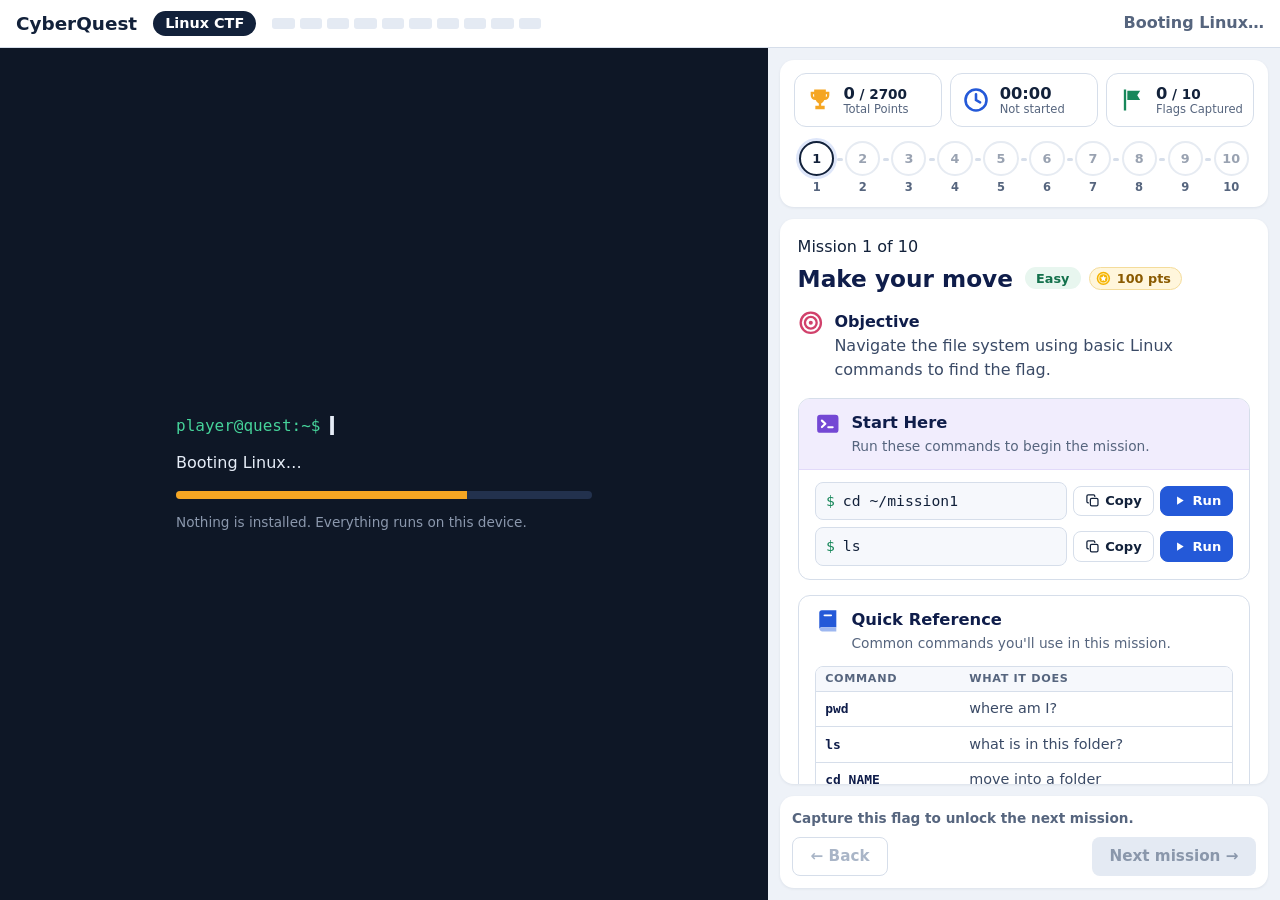
==== public/index.html @ e8638039 "10 missions: add Odd one out, Permission denied, Layer cake, Endgame (Very Hard)" ====
<!doctype html>
<html lang="en">
<head>
  <meta charset="utf-8">
  <meta name="viewport" content="width=device-width, initial-scale=1">
  <title>CyberQuest Linux CTF</title>
  <link rel="icon" href="data:image/svg+xml,%3Csvg xmlns='http://www.w3.org/2000/svg' viewBox='0 0 32 32'%3E%3Crect width='32' height='32' rx='7' fill='%230e1726'/%3E%3Cpath d='M8 10l7 6-7 6' fill='none' stroke='%2346d39a' stroke-width='3' stroke-linecap='round' stroke-linejoin='round'/%3E%3Cpath d='M17 22h7' stroke='%23f5a623' stroke-width='3' stroke-linecap='round'/%3E%3C/svg%3E">
  <link rel="stylesheet" href="xterm/xterm.css">
  <link rel="stylesheet" href="style.css?v=20261008v">
</head>
<body>
  <header class="bar">
    <strong class="brand">CyberQuest</strong>
    <span class="tag">Linux CTF</span>
    <div class="track" id="track" aria-label="Missions completed">
      <span class="step" data-n="1"></span><span class="step" data-n="2"></span><span class="step" data-n="3"></span><span class="step" data-n="4"></span><span class="step" data-n="5"></span><span class="step" data-n="6"></span><span class="step" data-n="7"></span><span class="step" data-n="8"></span><span class="step" data-n="9"></span><span class="step" data-n="10"></span>
    </div>
    <span class="status" id="status" role="status">Loading Linux…</span>
  </header>

  <main class="layout">
    <section class="terminal-wrap" aria-label="Linux terminal">
      <div id="terminal"></div>
      <div class="boot" id="boot">
        <div class="boot-card">
          <pre class="boot-prompt">player@quest:~$ <span class="cursor">▍</span></pre>
          <p id="boot-text">Starting a real Linux computer inside this browser tab…</p>
          <div class="meter"><div id="meter-fill"></div></div>
          <p class="boot-small">Nothing is installed. Everything runs on this device.</p>
        </div>
      </div>
    </section>

    <aside class="side guide" aria-label="Your mission">
      <div class="guide-head">
        <div class="stats">
          <div class="stat" id="score" title="Your score">
            <span class="stat-ico"><svg viewBox="0 0 24 24" aria-hidden="true"><path fill="#f5a623" d="M7 3h10v2h3v3a4 4 0 0 1-4 4h-.3A5 5 0 0 1 13 14.9V17h3v3H8v-3h3v-2.1A5 5 0 0 1 8.3 12H8a4 4 0 0 1-4-4V5h3V3zm0 4H6v1a2 2 0 0 0 1 1.7V7zm10 0v2.7A2 2 0 0 0 18 8V7h-1z"/></svg></span>
            <span class="stat-txt"><b><span id="score-pts">0</span><span class="of"> / <span id="score-max">0</span></span></b><small>Total Points</small></span>
          </div>
          <div class="stat clock" id="clock" title="Competition clock: starts when you start typing in the terminal, stops when every flag is captured">
            <span class="stat-ico"><svg viewBox="0 0 24 24" aria-hidden="true"><circle cx="12" cy="12" r="9" fill="none" stroke="#2459d8" stroke-width="2.2"/><path d="M12 7v5l3.5 2" fill="none" stroke="#2459d8" stroke-width="2.2" stroke-linecap="round"/></svg><span class="clock-dot" aria-hidden="true"></span></span>
            <span class="stat-txt"><b id="clock-time">00:00</b><small id="clock-label">Not started</small></span>
          </div>
          <div class="stat flags" id="flags-stat">
            <span class="stat-ico"><svg viewBox="0 0 24 24" aria-hidden="true"><path fill="#17875a" d="M5 3h2v18H5zM8 4h11l-2.5 4L19 12H8z"/></svg></span>
            <span class="stat-txt"><b id="flags-count">0<span class="of"> / 10</span></b><small id="flags-label">Flags Captured</small></span>
          </div>
        </div>
        <nav id="m-dots" class="stepper" aria-label="Missions"></nav>
      </div>
      <div class="guide-body">
        <span id="m-count" class="m-count">Mission 1 of 10</span>
        <article id="mission" class="mission" aria-live="polite"></article>
        <details class="how card fold">
          <summary><span class="c-ico"><svg viewBox="0 0 24 24" aria-hidden="true"><path fill="#7448d4" d="M7.5 6h9a5.5 5.5 0 0 1 5.4 6.6l-.9 4.6a2.6 2.6 0 0 1-4.5 1.2L14.4 16H9.6l-2.1 2.4A2.6 2.6 0 0 1 3 17.2l-.9-4.6A5.5 5.5 0 0 1 7.5 6z"/><path d="M7.5 9.5v4M5.5 11.5h4" stroke="#fff" stroke-width="1.8" stroke-linecap="round"/><circle cx="15.6" cy="10.4" r="1.2" fill="#fff"/><circle cx="17.8" cy="12.6" r="1.2" fill="#fff"/></svg></span>How to play<span class="chev" aria-hidden="true"></span></summary>
          <ol>
            <li>Click the terminal and type the commands. The <b>Run</b> buttons type them for you.</li>
            <li>Paste with <code>Ctrl+V</code> or a right-click. Highlighting text copies it; middle-click pastes it.</li>
            <li>Prefer the terminal? Your home folder and each mission folder have a <code>README.txt</code>: <code>cat README.txt</code> (or <code>mission 1</code>).</li>
            <li>A flag looks like <code>CYBA{word-1a2b3c4d}</code>. Check it: <code>submit CYBA{...}</code></li>
            <li>Stuck? <code>hint 1</code> (up to 10).</li>
          </ol>
          <p class="small">Flags change every time this page loads.</p>
        </details>
        <p class="credit">Runs on <a href="https://github.com/copy/v86">v86</a>, Linux and BusyBox. <a href="NOTICE.txt">Licenses and source</a>.</p>
      </div>
      <div class="guide-foot" id="guide-foot">
        <p id="m-state" class="m-state"></p>
        <div class="foot-btns">
          <button id="prev" class="btn ghost" type="button">&larr; Back</button>
          <button id="board" class="btn ghost board" type="button" hidden><span class="b-ico"><svg viewBox="0 0 24 24" aria-hidden="true"><path fill="none" stroke="currentColor" stroke-width="2" stroke-linejoin="round" d="M7 3h10v5a5 5 0 0 1-10 0zM7 5H4v2a3 3 0 0 0 3 3M17 5h3v2a3 3 0 0 1-3 3M12 13v4M8 21h8M9 17h6"/></svg></span>View Leaderboard</button>
          <button id="next" class="btn" type="button" disabled>Next mission &rarr;</button>
        </div>
      </div>
    </aside>
  </main>

  <script src="xterm/xterm.js"></script>
  <script src="v86/libv86.js"></script>
  <script src="lite.js?v=20261008v"></script>
  <script src="guide.js?v=20261008v"></script>
  <script src="app.js?v=20261008v"></script>
</body>
</html>
---- public/xterm/xterm.css ----
/**
 * Copyright (c) 2014 The xterm.js authors. All rights reserved.
 * Copyright (c) 2012-2013, Christopher Jeffrey (MIT License)
 * https://github.com/chjj/term.js
 * @license MIT
 *
 * Permission is hereby granted, free of charge, to any person obtaining a copy
 * of this software and associated documentation files (the "Software"), to deal
 * in the Software without restriction, including without limitation the rights
 * to use, copy, modify, merge, publish, distribute, sublicense, and/or sell
 * copies of the Software, and to permit persons to whom the Software is
 * furnished to do so, subject to the following conditions:
 *
 * The above copyright notice and this permission notice shall be included in
 * all copies or substantial portions of the Software.
 *
 * THE SOFTWARE IS PROVIDED "AS IS", WITHOUT WARRANTY OF ANY KIND, EXPRESS OR
 * IMPLIED, INCLUDING BUT NOT LIMITED TO THE WARRANTIES OF MERCHANTABILITY,
 * FITNESS FOR A PARTICULAR PURPOSE AND NONINFRINGEMENT. IN NO EVENT SHALL THE
 * AUTHORS OR COPYRIGHT HOLDERS BE LIABLE FOR ANY CLAIM, DAMAGES OR OTHER
 * LIABILITY, WHETHER IN AN ACTION OF CONTRACT, TORT OR OTHERWISE, ARISING FROM,
 * OUT OF OR IN CONNECTION WITH THE SOFTWARE OR THE USE OR OTHER DEALINGS IN
 * THE SOFTWARE.
 *
 * Originally forked from (with the author's permission):
 *   Fabrice Bellard's javascript vt100 for jslinux:
 *   http://bellard.org/jslinux/
 *   Copyright (c) 2011 Fabrice Bellard
 *   The original design remains. The terminal itself
 *   has been extended to include xterm CSI codes, among
 *   other features.
 */

/**
 *  Default styles for xterm.js
 */

.xterm {
    cursor: text;
    position: relative;
    user-select: none;
    -ms-user-select: none;
    -webkit-user-select: none;
}

.xterm.focus,
.xterm:focus {
    outline: none;
}

.xterm .xterm-helpers {
    position: absolute;
    top: 0;
    /**
     * The z-index of the helpers must be higher than the canvases in order for
     * IMEs to appear on top.
     */
    z-index: 5;
}

.xterm .xterm-helper-textarea {
    padding: 0;
    border: 0;
    margin: 0;
    /* Move textarea out of the screen to the far left, so that the cursor is not visible */
    position: absolute;
    opacity: 0;
    left: -9999em;
    top: 0;
    width: 0;
    height: 0;
    z-index: -5;
    /** Prevent wrapping so the IME appears against the textarea at the correct position */
    white-space: nowrap;
    overflow: hidden;
    resize: none;
}

.xterm .composition-view {
    /* TODO: Composition position got messed up somewhere */
    background: #000;
    color: #FFF;
    display: none;
    position: absolute;
    white-space: nowrap;
    z-index: 1;
}

.xterm .composition-view.active {
    display: block;
}

.xterm .xterm-viewport {
    /* On OS X this is required in order for the scroll bar to appear fully opaque */
    background-color: #000;
    overflow-y: scroll;
    cursor: default;
    position: absolute;
    right: 0;
    left: 0;
    top: 0;
    bottom: 0;
}

.xterm .xterm-screen {
    position: relative;
}

.xterm .xterm-screen canvas {
    position: absolute;
    left: 0;
    top: 0;
}

.xterm-char-measure-element {
    display: inline-block;
    visibility: hidden;
    position: absolute;
    top: 0;
    left: -9999em;
    line-height: normal;
}

.xterm.enable-mouse-events {
    /* When mouse events are enabled (eg. tmux), revert to the standard pointer cursor */
    cursor: default;
}

.xterm.xterm-cursor-pointer,
.xterm .xterm-cursor-pointer {
    cursor: pointer;
}

.xterm.column-select.focus {
    /* Column selection mode */
    cursor: crosshair;
}

.xterm .xterm-accessibility:not(.debug),
.xterm .xterm-message {
    position: absolute;
    left: 0;
    top: 0;
    bottom: 0;
    right: 0;
    z-index: 10;
    color: transparent;
    pointer-events: none;
}

.xterm .xterm-accessibility-tree:not(.debug) *::selection {
  color: transparent;
}

.xterm .xterm-accessibility-tree {
  font-family: monospace;
  user-select: text;
  white-space: pre;
}

.xterm .xterm-accessibility-tree > div {
  transform-origin: left;
  width: fit-content;
}

.xterm .live-region {
    position: absolute;
    left: -9999px;
    width: 1px;
    height: 1px;
    overflow: hidden;
}

.xterm-dim {
    /* Dim should not apply to background, so the opacity of the foreground color is applied
     * explicitly in the generated class and reset to 1 here */
    opacity: 1 !important;
}

.xterm-underline-1 { text-decoration: underline; }
.xterm-underline-2 { text-decoration: double underline; }
.xterm-underline-3 { text-decoration: wavy underline; }
.xterm-underline-4 { text-decoration: dotted underline; }
.xterm-underline-5 { text-decoration: dashed underline; }

.xterm-overline {
    text-decoration: overline;
}

.xterm-overline.xterm-underline-1 { text-decoration: overline underline; }
.xterm-overline.xterm-underline-2 { text-decoration: overline double underline; }
.xterm-overline.xterm-underline-3 { text-decoration: overline wavy underline; }
.xterm-overline.xterm-underline-4 { text-decoration: overline dotted underline; }
.xterm-overline.xterm-underline-5 { text-decoration: overline dashed underline; }

.xterm-strikethrough {
    text-decoration: line-through;
}

.xterm-screen .xterm-decoration-container .xterm-decoration {
	z-index: 6;
	position: absolute;
}

.xterm-screen .xterm-decoration-container .xterm-decoration.xterm-decoration-top-layer {
	z-index: 7;
}

.xterm-decoration-overview-ruler {
    z-index: 8;
    position: absolute;
    top: 0;
    right: 0;
    pointer-events: none;
}

.xterm-decoration-top {
    z-index: 2;
    position: relative;
}



/* Derived from vs/base/browser/ui/scrollbar/media/scrollbar.css */

/* xterm.js customization: Override xterm's cursor style */
.xterm .xterm-scrollable-element > .scrollbar {
    cursor: default;
}

/* Arrows */
.xterm .xterm-scrollable-element > .scrollbar > .scra {
	cursor: pointer;
	font-size: 11px !important;
}

.xterm .xterm-scrollable-element > .visible {
	opacity: 1;

	/* Background rule added for IE9 - to allow clicks on dom node */
	background:rgba(0,0,0,0);

	transition: opacity 100ms linear;
	/* In front of peek view */
	z-index: 11;
}
.xterm .xterm-scrollable-element > .invisible {
	opacity: 0;
	pointer-events: none;
}
.xterm .xterm-scrollable-element > .invisible.fade {
	transition: opacity 800ms linear;
}

/* Scrollable Content Inset Shadow */
.xterm .xterm-scrollable-element > .shadow {
	position: absolute;
	display: none;
}
.xterm .xterm-scrollable-element > .shadow.top {
	display: block;
	top: 0;
	left: 3px;
	height: 3px;
	width: 100%;
	box-shadow: var(--vscode-scrollbar-shadow, #000) 0 6px 6px -6px inset;
}
.xterm .xterm-scrollable-element > .shadow.left {
	display: block;
	top: 3px;
	left: 0;
	height: 100%;
	width: 3px;
	box-shadow: var(--vscode-scrollbar-shadow, #000) 6px 0 6px -6px inset;
}
.xterm .xterm-scrollable-element > .shadow.top-left-corner {
	display: block;
	top: 0;
	left: 0;
	height: 3px;
	width: 3px;
}
.xterm .xterm-scrollable-element > .shadow.top.left {
	box-shadow: var(--vscode-scrollbar-shadow, #000) 6px 0 6px -6px inset;
}
---- public/style.css ----
:root {
  --paper: #f3f6fb;
  --surface: #ffffff;
  --ink: #12213a;
  --muted: #56657e;
  --line: #d6deea;
  --green: #17875a;
  --amber: #f5a623;
  --terminal: #0e1726;
  --t0: #17875a;
  --t1: #2a9fd6;
  --t2: #2459d8;
  --t3: #7448d4;
  --t4: #d1416b;
  --t5: #e8820c;
  --sans: "Avenir Next", "Segoe UI", system-ui, -apple-system, sans-serif;
  --mono: ui-monospace, "SF Mono", "Cascadia Mono", Menlo, Consolas, monospace;
}
* { box-sizing: border-box; }
[hidden] { display: none !important; }
html, body { height: 100%; }
body { margin: 0; background: var(--paper); color: var(--ink); font: 16px/1.5 var(--sans); display: flex; flex-direction: column; }
code { font-family: var(--mono); font-size: 0.9em; background: #eef2f8; padding: 0.05rem 0.3rem; border-radius: 4px; }
a { color: #2459d8; }

.bar { display: flex; align-items: center; gap: 1rem; padding: 0.6rem 1rem; background: var(--surface); border-bottom: 1px solid var(--line); flex-wrap: wrap; }
.brand { font-size: 1.15rem; font-weight: 800; }
.tag { background: var(--ink); color: #fff; border-radius: 999px; padding: 0.1rem 0.75rem; font-weight: 700; font-size: 0.9rem; }
.track { display: flex; gap: 5px; }
.step { width: 1.4rem; height: 0.7rem; border-radius: 3px; background: #e4eaf3; transition: background 0.5s; }
.step[data-n="1"].done { background: var(--t0); }
.step[data-n="2"].done { background: var(--t1); }
.step[data-n="3"].done { background: var(--t2); }
.step[data-n="4"].done { background: var(--t3); }
.step[data-n="5"].done { background: var(--t4); }
.step[data-n="6"].done { background: var(--t5); }
.step[data-n="7"].done { background: #c9a227; }
.step[data-n="8"].done { background: #0f9488; }
.step[data-n="9"].done { background: #5b6ee1; }
.step[data-n="10"].done { background: #b4233f; }
.status { margin-left: auto; color: var(--muted); font-weight: 600; }

.layout { flex: 1; min-height: 0; display: grid; grid-template-columns: minmax(0, 1fr) minmax(22rem, 32rem); }
.terminal-wrap { position: relative; background: var(--terminal); min-height: 0; padding: 0.6rem; }
#terminal { height: 100%; }
#terminal .xterm { height: 100%; }
/* Dark terminal scrollbar (Windows draws a white one otherwise). */
#terminal .xterm-viewport { background-color: #000 !important; scrollbar-color: #33415c #000; }
#terminal .xterm-viewport::-webkit-scrollbar { width: 10px; background: #000; }
#terminal .xterm-viewport::-webkit-scrollbar-thumb { background: #33415c; border-radius: 5px; }

.boot { position: absolute; inset: 0; display: grid; place-items: center; background: var(--terminal); transition: opacity 0.4s; }
.boot.gone { opacity: 0; pointer-events: none; }
.boot-card { width: min(26rem, 90%); color: #e6edf7; }
.boot-prompt { margin: 0 0 1rem; color: #46d39a; font: 1rem var(--mono); }
.cursor { color: #e6edf7; animation: blink 1.1s steps(2) infinite; }
@keyframes blink { 50% { opacity: 0; } }
.meter { height: 8px; background: #22314d; border-radius: 4px; overflow: hidden; margin: 0.8rem 0; }
#meter-fill { height: 100%; width: 3%; background: var(--amber); transition: width 0.4s; }
.boot-small { color: #8b98ad; font-size: 0.85rem; margin: 0; }

/* ---- mission guide (right side) ---- */
.side { display: grid; grid-template-rows: auto minmax(0, 1fr) auto; min-height: 0; background: #eef2f8; padding: 0.75rem; gap: 0.75rem; }
.guide-head { padding: 0.85rem; border-radius: 14px; background: var(--surface); box-shadow: 0 1px 3px rgba(18, 33, 58, 0.08); display: grid; gap: 0.9rem; }
.stats { display: grid; grid-template-columns: repeat(3, minmax(0, 1fr)); gap: 0.5rem; }
.stat { display: flex; align-items: center; gap: 0.6rem; background: var(--surface); border: 1px solid var(--line); border-radius: 12px; padding: 0.6rem 0.7rem; min-width: 0; }
.stat-ico { position: relative; flex: none; width: 1.75rem; height: 1.75rem; }
.stat-ico svg { width: 100%; height: 100%; display: block; }
.stat-txt { display: grid; min-width: 0; line-height: 1.15; }
.stat-txt b { font: 800 1.02rem var(--sans); font-variant-numeric: tabular-nums; white-space: nowrap; }
.stat-txt b .of { font-size: 0.85rem; font-weight: 700; color: var(--ink); }
.stat-txt small { font-size: 0.72rem; color: var(--muted); white-space: nowrap; }
.stat.bump { animation: bump 0.6s ease-out; }
@keyframes bump { 0% { transform: scale(1); } 40% { transform: scale(1.06); background: #e8f6ef; } 100% { transform: scale(1); } }
.clock-dot { position: absolute; right: -2px; top: -2px; width: 0.5rem; height: 0.5rem; border-radius: 50%; background: transparent; }
.clock.running .clock-dot { background: #e5484d; animation: blink 1.4s steps(2) infinite; }
.clock.stopped { background: #eef4ff; border-color: #c9d8f8; }
.flags.all { background: #e3f6ec; border-color: #b5e2cb; }
.flags.all .stat-txt b { color: var(--green); }

.stepper { display: flex; align-items: flex-start; padding: 0 0.2rem; }
.step-bar { flex: 1; height: 3px; margin-top: 1.05rem; background: var(--line); border-radius: 2px; }
.step-bar.ok { background: var(--green); }
.step-btn { flex: none; display: grid; justify-items: center; gap: 0.2rem; background: none; border: 0; padding: 0 0.15rem; cursor: pointer; font: inherit; color: var(--muted); }
.step-dot { width: 2.2rem; height: 2.2rem; border-radius: 50%; display: grid; place-items: center; border: 2px solid var(--line); background: var(--surface); font: 800 0.8rem var(--sans); color: var(--muted); }
.step-dot svg { width: 1.2rem; height: 1.2rem; }
.step-btn.ok .step-dot { background: var(--green); border-color: var(--green); color: #fff; }
.step-btn.here .step-dot { border-color: var(--ink); color: var(--ink); box-shadow: 0 0 0 3px rgba(36, 89, 216, 0.15); }
.step-btn.here.ok .step-dot { color: #fff; box-shadow: 0 0 0 3px rgba(23, 135, 90, 0.25); }
.step-num { font: 700 0.72rem var(--sans); }
.step-btn:disabled { cursor: default; }
.step-btn:disabled .step-dot { opacity: 0.6; }

.guide-body { overflow-y: auto; padding: 1rem 1.1rem 1.1rem; border-radius: 14px; background: var(--surface); box-shadow: 0 1px 3px rgba(18, 33, 58, 0.08); display: flex; flex-direction: column; gap: 0.9rem; }
.guide-body > .m-count { margin-bottom: -0.6rem; }
.guide-body > .m-count:empty { display: none; }
.mission { display: flex; flex-direction: column; gap: 0.9rem; }
.mission h2 { font-size: 1.3rem; margin: 0; line-height: 1.25; }
.title-row { display: flex; align-items: center; justify-content: space-between; gap: 0.75rem; }
.level { flex: none; font: 800 0.7rem var(--sans); text-transform: uppercase; letter-spacing: 0.08em; padding: 0.25rem 0.6rem; border-radius: 999px; }
.level.easy { background: #e8f6ef; color: #12704b; }
.level.medium { background: #fff4de; color: #9a5b00; }
.level.hard { background: #fde8ec; color: #b4233f; }
.level.very-hard { background: #2a1430; color: #ff8fb1; }
.captured-at { font: 700 0.95rem var(--mono); }
.pts { font: 700 0.95rem var(--mono); color: var(--green); }
.times { width: 100%; border-collapse: collapse; font-size: 0.95rem; }
.times td { padding: 0.3rem 0; border-bottom: 1px solid var(--line); }
.times td.num { text-align: right; font: 700 0.9rem var(--mono); white-space: nowrap; padding-left: 0.8rem; }
.times tr.total td { border-bottom: 0; font-weight: 800; }
.times tr.head td { font: 800 0.7rem var(--sans); text-transform: uppercase; letter-spacing: 0.08em; color: var(--muted); }
.mission p { margin: 0; }
.mission p code, .hint code { white-space: nowrap; }
.moves { display: block; line-height: 1.9; padding: 0.5rem 0.8rem; border-left: 3px solid var(--line); }
.moves code { display: inline-block; min-width: 5.5rem; }
.mission .big-win { font-size: 1.1rem; font-weight: 700; color: var(--green); }
.label { display: block; font-size: 0.72rem; font-weight: 800; text-transform: uppercase; letter-spacing: 0.08em; color: var(--muted); margin-bottom: 0.4rem; }

.card { border: 1px solid var(--line); border-radius: 12px; padding: 0.85rem 1rem; background: var(--surface); }


.h-ico { display: inline-block; width: 1.5rem; height: 1.5rem; flex: none; }
.h-ico svg { width: 100%; height: 100%; display: block; }
.small { color: var(--muted); font-size: 0.85rem; margin: 0.6rem 0 0; }
.credit { color: var(--muted); font-size: 0.8rem; margin: 0; }

.guide-foot { padding: 0.75rem; border-radius: 14px; background: var(--surface); box-shadow: 0 1px 3px rgba(18, 33, 58, 0.08); display: grid; gap: 0.55rem; }
.guide-foot.finished .m-state { display: none; }
.guide-foot.finished .foot-btns { display: grid; grid-template-columns: 1fr 1fr; }
.guide-foot.finished .btn { padding: 0.8rem 0.6rem; font-size: 1rem; display: inline-flex; align-items: center; justify-content: center; gap: 0.5rem; }
.b-ico { display: inline-block; width: 1.15rem; height: 1.15rem; }
.b-ico svg { width: 100%; height: 100%; display: block; }
.btn.board { background: #e7eefc; color: #12213a; border: 0; }
.btn.board:hover { background: #dbe5fb; }
.foot-btns { display: flex; justify-content: space-between; gap: 0.6rem; }
.m-state { margin: 0; font-size: 0.85rem; font-weight: 600; color: var(--muted); }
.m-state.ok { color: var(--green); }
.btn { font: 700 0.95rem var(--sans); color: #fff; background: var(--green); border: 0; border-radius: 8px; padding: 0.6rem 1.1rem; cursor: pointer; }
.btn:hover:not(:disabled) { filter: brightness(1.08); }
.btn:disabled { background: #e4eaf3; color: #8a97ab; cursor: not-allowed; }
.btn.ghost { color: var(--ink); background: var(--surface); border: 1px solid var(--line); }
.btn.ghost:disabled { color: #a9b5c7; background: var(--surface); }
body.won .status { color: var(--green); }
:focus-visible { outline: 3px solid var(--amber); outline-offset: 2px; }

@media (max-width: 860px) {
  .layout { grid-template-columns: 1fr; grid-template-rows: 60vh auto; }
  html, body { height: auto; }
  .layout { flex: none; }
  .layout > * { min-width: 0; }
  .terminal-wrap { overflow: hidden; }
  body { overflow-x: hidden; }
  .side { display: block; border-left: 0; border-top: 1px solid var(--line); }
  .guide-body { overflow: visible; }
  .guide-foot { position: sticky; bottom: 0; box-shadow: 0 -4px 12px rgba(18, 33, 58, 0.08); }
}
@media (max-width: 520px) {
  .stat-ico { display: none; }
  .stat { padding: 0.45rem 0.5rem; }
}
@media (prefers-reduced-motion: reduce) { .cursor, .clock.running .clock-dot, .stat.bump, .confetti i { animation: none; } .step, #meter-fill, .boot { transition: none; } }

/* ---- finish view ---- */
.complete { position: relative; overflow: hidden; display: flex; align-items: center; gap: 1.1rem; padding: 1.2rem 1.2rem; border-radius: 14px; background: linear-gradient(135deg, #e6f7ee, #f3fbf6 55%, #fffaf0); border: 1px solid #b9e4cd; }
.complete h2 { font-size: 1.6rem; margin: 0 0 0.25rem; color: #0f1d4a; }
.complete p { margin: 0; color: #3a4a66; line-height: 1.45; }
.trophy { position: relative; z-index: 1; flex: none; width: 4.6rem; height: 4.6rem; }
.trophy svg { width: 100%; height: 100%; filter: drop-shadow(0 4px 6px rgba(154, 91, 0, 0.3)); }
.confetti i { position: absolute; width: 0.55rem; height: 0.2rem; border-radius: 2px; animation: drop 2.4s ease-in-out infinite alternate; }
.confetti i:nth-child(1) { left: 4%; top: 18%; background: #2a9fd6; transform: rotate(60deg); }
.confetti i:nth-child(2) { left: 8%; top: 70%; background: #7448d4; transform: rotate(-30deg); animation-delay: 0.3s; }
.confetti i:nth-child(3) { left: 16%; top: 8%; background: #f5a623; transform: rotate(20deg); animation-delay: 0.6s; }
.confetti i:nth-child(4) { left: 21%; top: 86%; background: #d1416b; transform: rotate(-60deg); animation-delay: 0.2s; }
.confetti i:nth-child(5) { left: 3%; top: 45%; background: #d1416b; transform: rotate(80deg); animation-delay: 0.9s; }
.confetti i:nth-child(6) { left: 24%; top: 30%; background: #17875a; transform: rotate(-15deg); animation-delay: 0.5s; }
.confetti i:nth-child(7) { left: 90%; top: 12%; background: #17875a; transform: rotate(-50deg); animation-delay: 0.1s; }
.confetti i:nth-child(8) { left: 95%; top: 42%; background: #7448d4; transform: rotate(35deg); animation-delay: 0.7s; }
.confetti i:nth-child(9) { left: 88%; top: 74%; background: #f5c400; transform: rotate(-70deg); animation-delay: 0.4s; }
.confetti i:nth-child(10) { left: 60%; top: 6%; background: #2a9fd6; transform: rotate(15deg); animation-delay: 1s; }
.confetti i:nth-child(11) { left: 72%; top: 90%; background: #f5a623; transform: rotate(50deg); animation-delay: 0.8s; }
.confetti i:nth-child(12) { left: 42%; top: 88%; background: #2459d8; transform: rotate(-25deg); animation-delay: 0.35s; }
@keyframes drop { from { translate: 0 -2px; } to { translate: 0 4px; } }
.card h3 { display: flex; align-items: center; gap: 0.55rem; margin: 0 0 0.6rem; font-size: 1.08rem; color: #0f1d4a; }
.sc .times td { padding: 0.42rem 0.2rem; }
.sc .times td.ck { width: 1.5rem; }
.times td.rk { width: 1.4rem; color: var(--muted); font-weight: 600; }
.times td.num.dim { color: var(--muted); font-weight: 600; }
.sc .times td.num, .board-card .times td.num { font-family: var(--sans); font-weight: 700; font-size: 0.9rem; }
.tick { display: inline-grid; place-items: center; width: 1.25rem; height: 1.25rem; border-radius: 50%; background: #17a05d; color: #fff; vertical-align: middle; }
.tick svg { width: 0.8rem; height: 0.8rem; }
.tick.blue { background: #2459d8; }
.times tr.total td { background: #dff5e8; padding-top: 0.55rem; padding-bottom: 0.55rem; font-weight: 800; font-size: 1rem; }
.times tr.total td:first-child { border-radius: 8px 0 0 8px; }
.times tr.total td:last-child { border-radius: 0 8px 8px 0; padding-right: 0.5rem; }
.learned ul { list-style: none; margin: 0; padding: 0; display: grid; gap: 0.6rem; font-size: 0.95rem; color: #3a4a66; }
.learned li { display: flex; gap: 0.6rem; align-items: flex-start; }
.learned li .tick { margin-top: 0.1rem; flex: none; }
.board-card .times tr.me td { background: #fff4de; font-weight: 700; }
.you { font: 800 0.65rem var(--sans); text-transform: uppercase; letter-spacing: 0.06em; color: #9a5b00; background: #ffe7b8; border-radius: 999px; padding: 0.1rem 0.45rem; margin-left: 0.3rem; }
.btn.replay { background: #2459d8; }
.guide-foot.finished .btn.replay { order: -1; }

/* ---- mission view ---- */
.title-row { justify-content: flex-start; flex-wrap: wrap; gap: 0.5rem; }
.title-row h2 { margin-right: 0.25rem; font-size: 1.45rem; color: #0f1d4a; }
.level { text-transform: none; letter-spacing: 0; font-size: 0.8rem; padding: 0.22rem 0.7rem; }
.pts-pill { display: inline-flex; align-items: center; gap: 0.3rem; font: 800 0.8rem var(--sans); color: #8a5a00; background: #fff6dc; border: 1px solid #f4dc9b; border-radius: 999px; padding: 0.15rem 0.65rem 0.15rem 0.35rem; }
.pts-pill svg { width: 1.05rem; height: 1.05rem; }
.objective { display: flex; gap: 0.7rem; align-items: flex-start; padding: 0.15rem 0 0.1rem; }
.objective p { margin: 0; color: #3a4a66; }
.objective b { display: block; color: #0f1d4a; font-size: 1rem; }
.c-ico { flex: none; width: 1.6rem; height: 1.6rem; display: inline-block; }
.c-ico svg { width: 100%; height: 100%; display: block; }
.c-ico.big { width: 2.8rem; height: 2.8rem; }

.mission .card { padding: 0; overflow: hidden; }
.c-head { display: flex; gap: 0.7rem; align-items: flex-start; padding: 0.75rem 1rem; }
.c-head h3 { margin: 0; font-size: 1.02rem; color: #0f1d4a; }
.c-head p { margin: 0.05rem 0 0; font-size: 0.86rem; color: var(--muted); }
.mission .card > p, .mission .card > pre, .mission .card > table, .cmd-rows { margin: 0 1rem 0.85rem; }

.start .c-head { background: #f1edfd; border-bottom: 1px solid #e2dafa; margin-bottom: 0.75rem; }
.cmd-rows { display: grid; gap: 0.45rem; }
.cmd-row { display: flex; align-items: center; gap: 0.4rem; }
.cmd { flex: 1; min-width: 0; display: block; font-size: 0.92rem; background: #f6f8fc; border: 1px solid var(--line); border-radius: 8px; padding: 0.45rem 0.65rem; overflow-wrap: anywhere; }
.cmd .run-prompt { color: #17875a; margin-right: 0.5rem; }
.mini { flex: none; display: inline-flex; align-items: center; gap: 0.3rem; font: 700 0.82rem var(--sans); border-radius: 8px; padding: 0.42rem 0.7rem; cursor: pointer; }
.mini svg { width: 0.95rem; height: 0.95rem; }
.mini.copy { background: var(--surface); color: var(--ink); border: 1px solid var(--line); }
.mini.copy:hover { background: #f3f6fb; }
.mini.copy.copied { color: var(--green); border-color: #b5e2cb; background: #e8f6ef; }
.mini.run { background: #2459d8; color: #fff; border: 1px solid #2459d8; }
.mini.run:hover { background: #1d4cc0; }

.ref-table { width: calc(100% - 2rem); border-collapse: collapse; font-size: 0.9rem; }
.ref-table th { text-align: left; font: 800 0.7rem var(--sans); text-transform: uppercase; letter-spacing: 0.06em; color: var(--muted); padding: 0.35rem 0.6rem; background: #f6f8fc; }
.ref-table td { padding: 0.4rem 0.6rem; border-top: 1px solid var(--line); color: #3a4a66; }
.ref-table td:first-child { white-space: nowrap; width: 1%; }
.ref-table code { background: none; padding: 0; color: #0f1d4a; font-weight: 600; }
.ref-table { border: 1px solid var(--line); border-radius: 8px; border-collapse: separate; border-spacing: 0; overflow: hidden; }
.ref-table tr:first-child th { border-top: 0; }

.notes p { font-size: 0.95rem; color: #3a4a66; }
.notes p + p { margin-top: -0.35rem; }

.submit-card pre { font: 0.92rem var(--mono); background: #f6f8fc; border: 1px dashed var(--line); padding: 0.45rem 0.6rem; border-radius: 8px; overflow-x: auto; }
.mission .captured { display: flex; gap: 0.9rem; align-items: center; padding: 0.85rem 1rem; background: #e8f6ef; border-color: #b5e2cb; }
.captured h3 { margin: 0 0 0.15rem; font-size: 1.05rem; color: #0f5c3c; }
.captured h3 .pts { margin-left: 0.3rem; font: 800 0.9rem var(--sans); }
.captured p { margin: 0; font-size: 0.92rem; color: #2f5845; }

.fold { border-radius: 12px; padding: 0; }
.fold summary { list-style: none; cursor: pointer; display: flex; align-items: center; gap: 0.65rem; padding: 0.7rem 1rem; font-weight: 700; font-size: 1rem; }
.fold summary::-webkit-details-marker { display: none; }
.fold > div, .fold > ol, .fold > p { margin: 0 1rem 0.85rem; }
.chev { flex: none; display: inline-block; margin-left: auto; width: 0.55rem; height: 0.55rem; border-right: 2.5px solid currentColor; border-bottom: 2.5px solid currentColor; transform: rotate(45deg); transition: transform 0.2s; color: #2459d8; }
.fold[open] .chev { transform: rotate(225deg); }
.hint { border: 1px solid #f1d39b; background: #fff9ee; color: #6b4300; }
.hint .chev { color: #c98a00; }
.hint div { font-size: 0.95rem; color: #4a3a1a; }
.hint pre { font: 0.9rem var(--mono); background: var(--surface); border: 1px solid #f1d39b; padding: 0.4rem 0.6rem; border-radius: 6px; margin: 0.5rem 0 0; }
.how { border: 1px solid var(--line); }
.how ol { padding-left: 2.2rem; display: grid; gap: 0.35rem; font-size: 0.95rem; margin-left: 0 !important; }
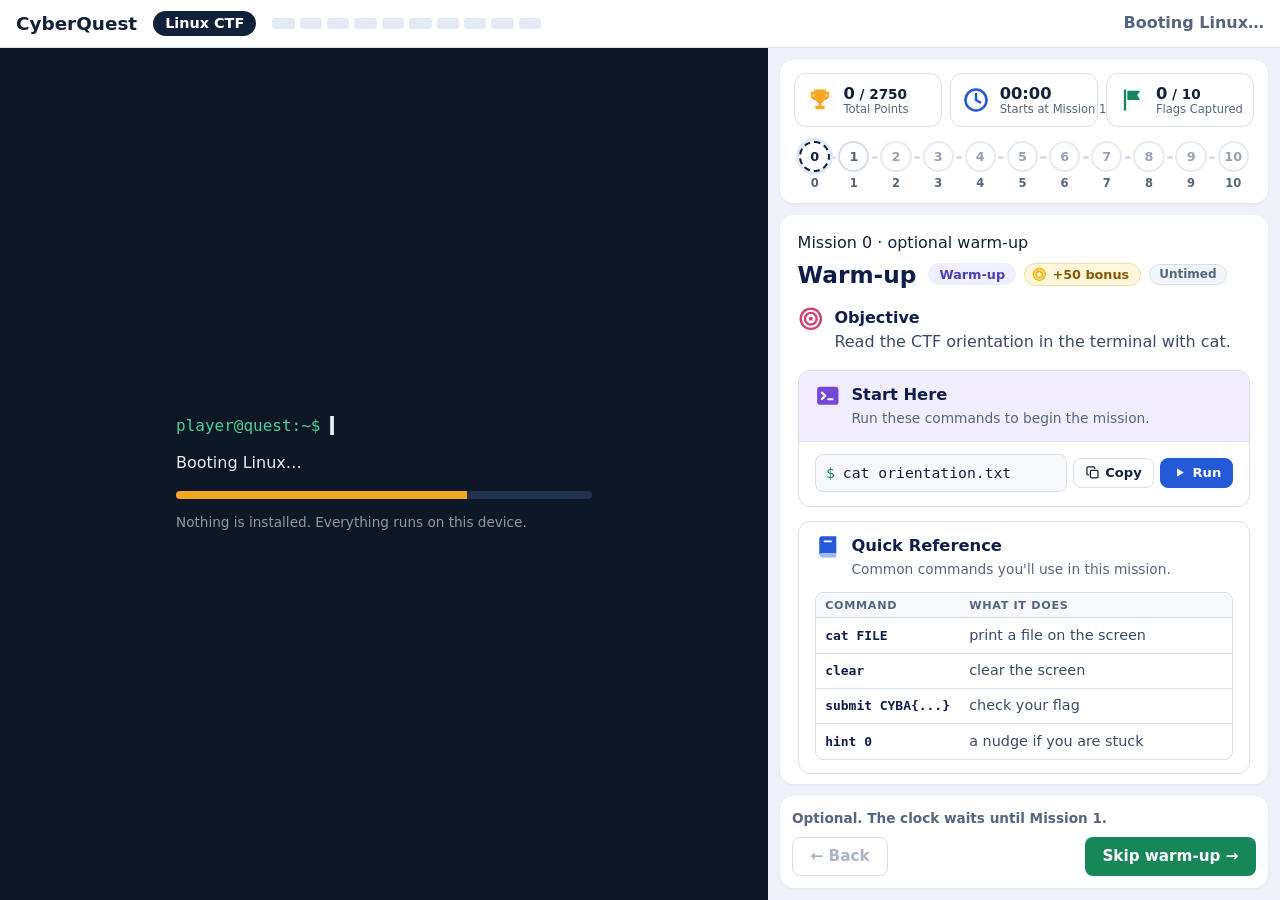
==== commit 162b0466: "Mission 0 warm-up: orientation.txt, untimed, 50 bonus points, skippable" ====
--- a/public/index.html
+++ b/public/index.html
@@ -6,7 +6,7 @@
   <title>CyberQuest Linux CTF</title>
   <link rel="icon" href="data:image/svg+xml,%3Csvg xmlns='http://www.w3.org/2000/svg' viewBox='0 0 32 32'%3E%3Crect width='32' height='32' rx='7' fill='%230e1726'/%3E%3Cpath d='M8 10l7 6-7 6' fill='none' stroke='%2346d39a' stroke-width='3' stroke-linecap='round' stroke-linejoin='round'/%3E%3Cpath d='M17 22h7' stroke='%23f5a623' stroke-width='3' stroke-linecap='round'/%3E%3C/svg%3E">
   <link rel="stylesheet" href="xterm/xterm.css">
-  <link rel="stylesheet" href="style.css?v=20261008v">
+  <link rel="stylesheet" href="style.css?v=20261008x">
 </head>
 <body>
   <header class="bar">
@@ -40,7 +40,7 @@
           </div>
           <div class="stat clock" id="clock" title="Competition clock: starts when you start typing in the terminal, stops when every flag is captured">
             <span class="stat-ico"><svg viewBox="0 0 24 24" aria-hidden="true"><circle cx="12" cy="12" r="9" fill="none" stroke="#2459d8" stroke-width="2.2"/><path d="M12 7v5l3.5 2" fill="none" stroke="#2459d8" stroke-width="2.2" stroke-linecap="round"/></svg><span class="clock-dot" aria-hidden="true"></span></span>
-            <span class="stat-txt"><b id="clock-time">00:00</b><small id="clock-label">Not started</small></span>
+            <span class="stat-txt"><b id="clock-time">00:00</b><small id="clock-label">Starts at Mission 1</small></span>
           </div>
           <div class="stat flags" id="flags-stat">
             <span class="stat-ico"><svg viewBox="0 0 24 24" aria-hidden="true"><path fill="#17875a" d="M5 3h2v18H5zM8 4h11l-2.5 4L19 12H8z"/></svg></span>
@@ -78,8 +78,8 @@
 
   <script src="xterm/xterm.js"></script>
   <script src="v86/libv86.js"></script>
-  <script src="lite.js?v=20261008v"></script>
-  <script src="guide.js?v=20261008v"></script>
-  <script src="app.js?v=20261008v"></script>
+  <script src="lite.js?v=20261008x"></script>
+  <script src="guide.js?v=20261008x"></script>
+  <script src="app.js?v=20261008x"></script>
 </body>
 </html>
--- a/public/style.css
+++ b/public/style.css
@@ -261,3 +261,13 @@
 .hint pre { font: 0.9rem var(--mono); background: var(--surface); border: 1px solid #f1d39b; padding: 0.4rem 0.6rem; border-radius: 6px; margin: 0.5rem 0 0; }
 .how { border: 1px solid var(--line); }
 .how ol { padding-left: 2.2rem; display: grid; gap: 0.35rem; font-size: 0.95rem; margin-left: 0 !important; }
+
+/* warm-up (mission 0) */
+.level.warm-up { background: #eef0ff; color: #4b3fb8; }
+.untimed { font: 800 0.75rem var(--sans); color: var(--muted); background: #f1f4f9; border: 1px solid var(--line); border-radius: 999px; padding: 0.15rem 0.6rem; }
+.warm-btn .step-dot { border-style: dashed; }
+.warm-btn.ok .step-dot { border-style: solid; }
+.step-bar.warm-bar { flex: 0.5; background: repeating-linear-gradient(90deg, var(--line) 0 4px, transparent 4px 7px); }
+.step-dot { width: 1.95rem; height: 1.95rem; }
+.step-bar { margin-top: 0.95rem; }
+.dim { color: var(--muted); font-weight: 600; }
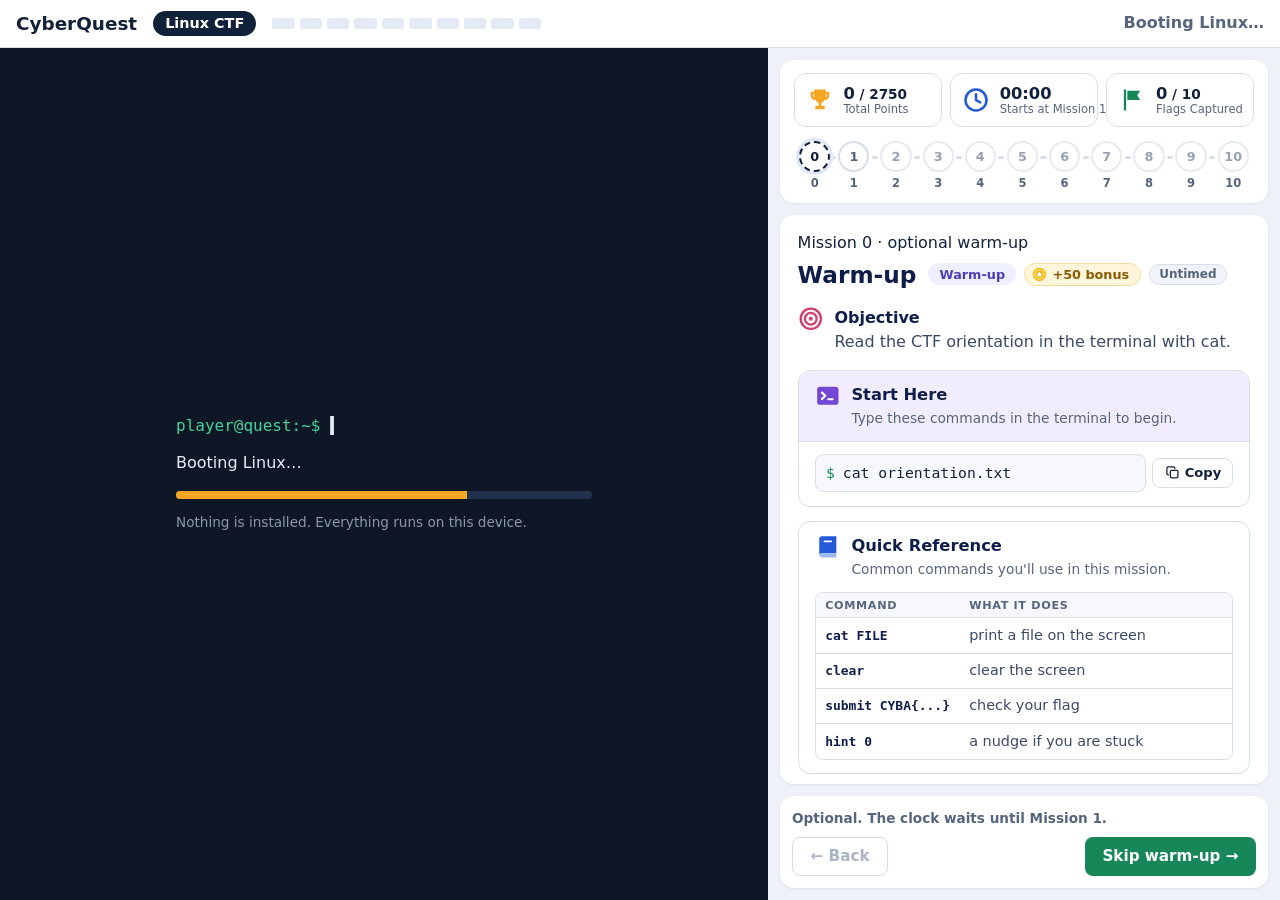
==== commit a3382202: "Hints as hint.txt files in each mission folder; drop Run buttons Missions now point to "cat hint.txt" ====
--- a/public/index.html
+++ b/public/index.html
@@ -6,7 +6,7 @@
   <title>CyberQuest Linux CTF</title>
   <link rel="icon" href="data:image/svg+xml,%3Csvg xmlns='http://www.w3.org/2000/svg' viewBox='0 0 32 32'%3E%3Crect width='32' height='32' rx='7' fill='%230e1726'/%3E%3Cpath d='M8 10l7 6-7 6' fill='none' stroke='%2346d39a' stroke-width='3' stroke-linecap='round' stroke-linejoin='round'/%3E%3Cpath d='M17 22h7' stroke='%23f5a623' stroke-width='3' stroke-linecap='round'/%3E%3C/svg%3E">
   <link rel="stylesheet" href="xterm/xterm.css">
-  <link rel="stylesheet" href="style.css?v=20261008x">
+  <link rel="stylesheet" href="style.css?v=20261009a">
 </head>
 <body>
   <header class="bar">
@@ -55,7 +55,7 @@
         <details class="how card fold">
           <summary><span class="c-ico"><svg viewBox="0 0 24 24" aria-hidden="true"><path fill="#7448d4" d="M7.5 6h9a5.5 5.5 0 0 1 5.4 6.6l-.9 4.6a2.6 2.6 0 0 1-4.5 1.2L14.4 16H9.6l-2.1 2.4A2.6 2.6 0 0 1 3 17.2l-.9-4.6A5.5 5.5 0 0 1 7.5 6z"/><path d="M7.5 9.5v4M5.5 11.5h4" stroke="#fff" stroke-width="1.8" stroke-linecap="round"/><circle cx="15.6" cy="10.4" r="1.2" fill="#fff"/><circle cx="17.8" cy="12.6" r="1.2" fill="#fff"/></svg></span>How to play<span class="chev" aria-hidden="true"></span></summary>
           <ol>
-            <li>Click the terminal and type the commands. The <b>Run</b> buttons type them for you.</li>
+            <li>Click the terminal and type the commands. <b>Copy</b> puts a command on your clipboard to paste.</li>
             <li>Paste with <code>Ctrl+V</code> or a right-click. Highlighting text copies it; middle-click pastes it.</li>
             <li>Prefer the terminal? Your home folder and each mission folder have a <code>README.txt</code>: <code>cat README.txt</code> (or <code>mission 1</code>).</li>
             <li>A flag looks like <code>CYBA{word-1a2b3c4d}</code>. Check it: <code>submit CYBA{...}</code></li>
@@ -78,8 +78,8 @@
 
   <script src="xterm/xterm.js"></script>
   <script src="v86/libv86.js"></script>
-  <script src="lite.js?v=20261008x"></script>
-  <script src="guide.js?v=20261008x"></script>
-  <script src="app.js?v=20261008x"></script>
+  <script src="lite.js?v=20261009a"></script>
+  <script src="guide.js?v=20261009a"></script>
+  <script src="app.js?v=20261009a"></script>
 </body>
 </html>
--- a/public/style.css
+++ b/public/style.css
@@ -182,6 +182,7 @@
 @keyframes drop { from { translate: 0 -2px; } to { translate: 0 4px; } }
 .card h3 { display: flex; align-items: center; gap: 0.55rem; margin: 0 0 0.6rem; font-size: 1.08rem; color: #0f1d4a; }
 .sc .times td { padding: 0.42rem 0.2rem; }
+.sc .times td.num { padding-left: 0.5rem; }
 .sc .times td.ck { width: 1.5rem; }
 .times td.rk { width: 1.4rem; color: var(--muted); font-weight: 600; }
 .times td.num.dim { color: var(--muted); font-weight: 600; }
@@ -213,7 +214,7 @@
 .c-ico svg { width: 100%; height: 100%; display: block; }
 .c-ico.big { width: 2.8rem; height: 2.8rem; }
 
-.mission .card { padding: 0; overflow: hidden; }
+.mission .card:not(.sc):not(.learned):not(.board-card) { padding: 0; overflow: hidden; }
 .c-head { display: flex; gap: 0.7rem; align-items: flex-start; padding: 0.75rem 1rem; }
 .c-head h3 { margin: 0; font-size: 1.02rem; color: #0f1d4a; }
 .c-head p { margin: 0.05rem 0 0; font-size: 0.86rem; color: var(--muted); }
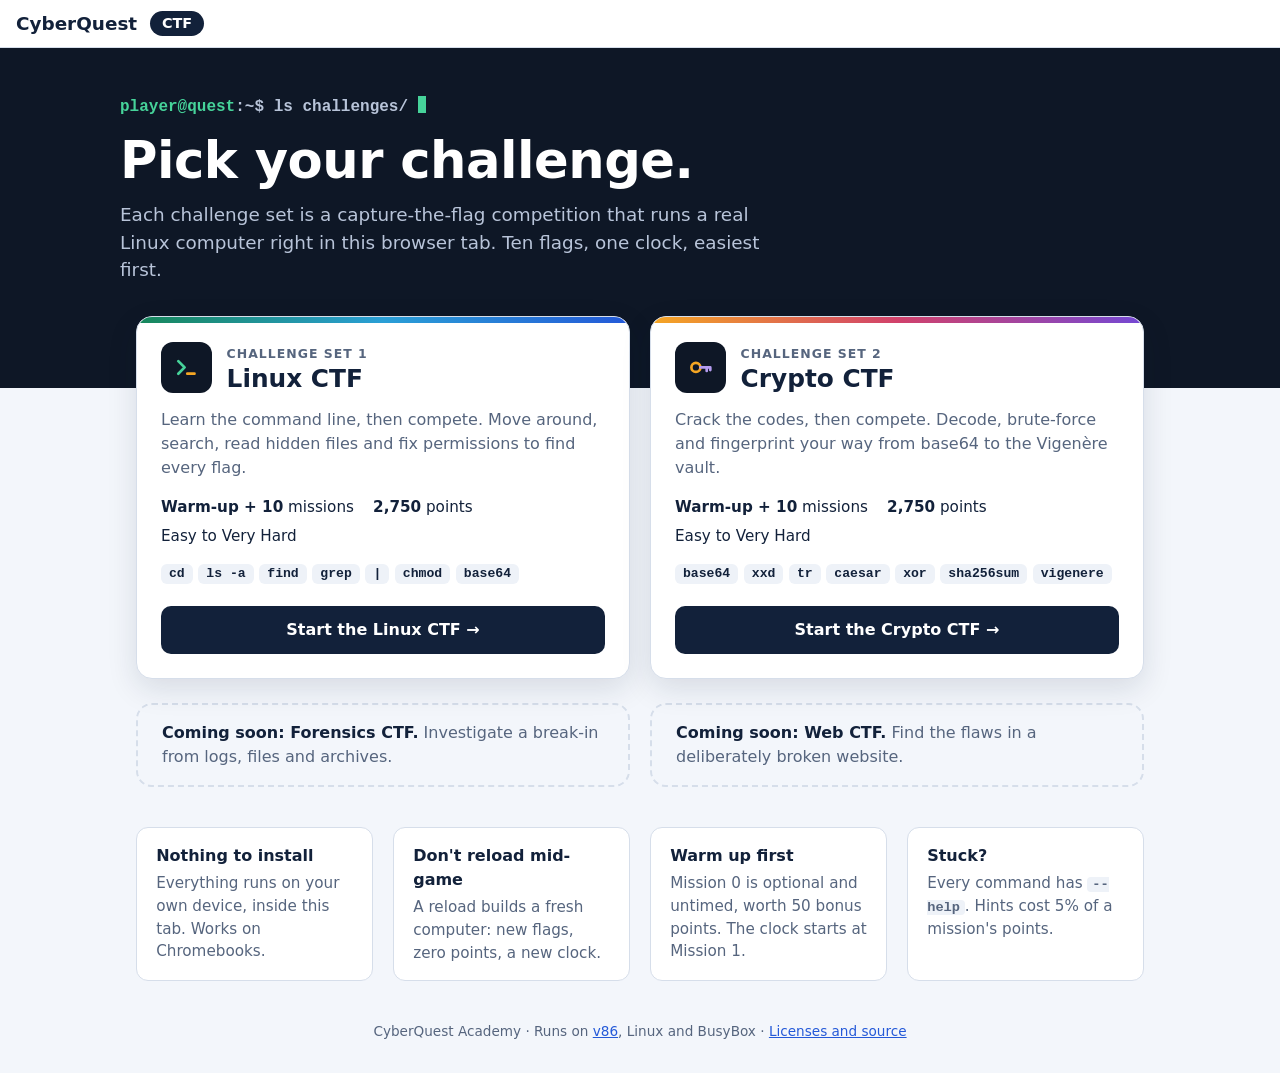
==== commit 9852bedf: "re-organized crypto and started forensics" ====
--- a/public/index.html
+++ b/public/index.html
@@ -3,83 +3,116 @@
 <head>
   <meta charset="utf-8">
   <meta name="viewport" content="width=device-width, initial-scale=1">
-  <title>CyberQuest Linux CTF</title>
+  <title>CyberQuest CTF</title>
   <link rel="icon" href="data:image/svg+xml,%3Csvg xmlns='http://www.w3.org/2000/svg' viewBox='0 0 32 32'%3E%3Crect width='32' height='32' rx='7' fill='%230e1726'/%3E%3Cpath d='M8 10l7 6-7 6' fill='none' stroke='%2346d39a' stroke-width='3' stroke-linecap='round' stroke-linejoin='round'/%3E%3Cpath d='M17 22h7' stroke='%23f5a623' stroke-width='3' stroke-linecap='round'/%3E%3C/svg%3E">
-  <link rel="stylesheet" href="xterm/xterm.css">
-  <link rel="stylesheet" href="style.css?v=20261009a">
+  <style>
+    :root {
+      --paper: #f3f6fb; --surface: #fff; --ink: #12213a; --muted: #56657e; --line: #d6deea;
+      --terminal: #0e1726; --prompt: #46d39a; --amber: #f5a623; --violet: #7448d4; --green: #17875a;
+      --sans: "Avenir Next", "Segoe UI", system-ui, -apple-system, sans-serif;
+      --mono: ui-monospace, "SF Mono", "Cascadia Mono", Menlo, Consolas, monospace;
+    }
+    * { box-sizing: border-box; }
+    body { margin: 0; background: var(--paper); color: var(--ink); font: 16px/1.5 var(--sans); }
+    a { color: inherit; }
+    .bar { display: flex; align-items: center; gap: 0.8rem; padding: 0.6rem 1rem; background: var(--surface); border-bottom: 1px solid var(--line); }
+    .brand { font-size: 1.15rem; font-weight: 800; }
+    .tag { background: var(--ink); color: #fff; border-radius: 999px; padding: 0.1rem 0.75rem; font-weight: 700; font-size: 0.9rem; }
+
+    .hero { background: var(--terminal); color: #fff; padding: 3rem 1rem 6.5rem; }
+    .wrap { max-width: 1040px; margin: 0 auto; }
+    .prompt { font: 600 1rem var(--mono); color: #b8c4d9; margin: 0 0 1rem; }
+    .prompt b { color: var(--prompt); }
+    .cursor { display: inline-block; width: 0.55em; height: 1.1em; vertical-align: -0.15em; background: var(--prompt); animation: blink 1.1s steps(1) infinite; }
+    @keyframes blink { 50% { opacity: 0; } }
+    h1 { font-size: clamp(2rem, 5vw, 3.2rem); line-height: 1.1; margin: 0 0 0.8rem; letter-spacing: -0.01em; }
+    .lede { font-size: 1.15rem; color: #b8c4d9; max-width: 40rem; margin: 0; }
+
+    .games { display: grid; grid-template-columns: repeat(auto-fit, minmax(300px, 1fr)); gap: 1.25rem; margin-top: -4.5rem; padding: 0 1rem; }
+    .game { position: relative; display: flex; flex-direction: column; background: var(--surface); border: 1px solid var(--line); border-radius: 16px; padding: 1.5rem; text-decoration: none; box-shadow: 0 10px 30px rgba(18, 33, 58, 0.12); transition: transform 0.15s, box-shadow 0.15s; overflow: hidden; }
+    .game::before { content: ""; position: absolute; inset: 0 0 auto 0; height: 6px; background: var(--accent); }
+    .game:hover, .game:focus-visible { transform: translateY(-3px); box-shadow: 0 16px 40px rgba(18, 33, 58, 0.18); }
+    .game:focus-visible { outline: 3px solid var(--accent-solid); outline-offset: 3px; }
+    .linux { --accent: linear-gradient(90deg, #17875a, #2a9fd6, #2459d8); --accent-solid: #17875a; }
+    .crypto { --accent: linear-gradient(90deg, #f5a623, #d1416b, #7448d4); --accent-solid: #7448d4; }
+    .g-head { display: flex; align-items: center; gap: 0.9rem; margin-bottom: 0.9rem; }
+    .g-ico { flex: none; width: 3.2rem; height: 3.2rem; border-radius: 12px; display: grid; place-items: center; background: var(--terminal); }
+    .g-ico svg { width: 1.8rem; height: 1.8rem; }
+    .g-kicker { font: 700 0.78rem var(--sans); letter-spacing: 0.08em; text-transform: uppercase; color: var(--muted); }
+    .game h2 { margin: 0; font-size: 1.55rem; line-height: 1.15; }
+    .game p { margin: 0 0 1rem; color: var(--muted); }
+    .facts { display: flex; flex-wrap: wrap; gap: 0.4rem 1.2rem; margin: 0 0 1rem; padding: 0; list-style: none; font-size: 0.95rem; }
+    .facts b { font-weight: 800; }
+    .chips { display: flex; flex-wrap: wrap; gap: 0.35rem; margin: 0 0 1.4rem; padding: 0; list-style: none; }
+    .chips li { font: 600 0.82rem var(--mono); background: #eef2f8; border-radius: 6px; padding: 0.15rem 0.5rem; }
+    .go { margin-top: auto; display: inline-flex; align-items: center; justify-content: center; gap: 0.4rem; background: var(--ink); color: #fff; font-weight: 700; border-radius: 10px; padding: 0.75rem 1rem; }
+    .game:hover .go { background: var(--accent-solid); }
+
+    .soon { max-width: 1040px; margin: 1.5rem auto 0; padding: 0 1rem; display: grid; grid-template-columns: repeat(auto-fit, minmax(300px, 1fr)); gap: 1.25rem; }
+    .soon div { border: 2px dashed var(--line); border-radius: 16px; padding: 1rem 1.5rem; color: var(--muted); }
+    .soon b { color: var(--ink); }
+
+    .how { max-width: 1040px; margin: 2.5rem auto; padding: 0 1rem; display: grid; grid-template-columns: repeat(auto-fit, minmax(220px, 1fr)); gap: 1.25rem; }
+    .how div { background: var(--surface); border: 1px solid var(--line); border-radius: 12px; padding: 1rem 1.2rem; }
+    .how h3 { margin: 0 0 0.25rem; font-size: 1rem; }
+    .how p { margin: 0; color: var(--muted); font-size: 0.95rem; }
+    .how code { font: 600 0.9em var(--mono); background: #eef2f8; padding: 0 0.3rem; border-radius: 4px; }
+    footer { text-align: center; color: var(--muted); font-size: 0.85rem; padding: 0 1rem 2rem; }
+    footer a { color: #2459d8; }
+    @media (prefers-reduced-motion: reduce) { .cursor { animation: none; } .game { transition: none; } }
+  </style>
 </head>
 <body>
   <header class="bar">
     <strong class="brand">CyberQuest</strong>
-    <span class="tag">Linux CTF</span>
-    <div class="track" id="track" aria-label="Missions completed">
-      <span class="step" data-n="1"></span><span class="step" data-n="2"></span><span class="step" data-n="3"></span><span class="step" data-n="4"></span><span class="step" data-n="5"></span><span class="step" data-n="6"></span><span class="step" data-n="7"></span><span class="step" data-n="8"></span><span class="step" data-n="9"></span><span class="step" data-n="10"></span>
-    </div>
-    <span class="status" id="status" role="status">Loading Linux…</span>
+    <span class="tag">CTF</span>
   </header>
 
-  <main class="layout">
-    <section class="terminal-wrap" aria-label="Linux terminal">
-      <div id="terminal"></div>
-      <div class="boot" id="boot">
-        <div class="boot-card">
-          <pre class="boot-prompt">player@quest:~$ <span class="cursor">▍</span></pre>
-          <p id="boot-text">Starting a real Linux computer inside this browser tab…</p>
-          <div class="meter"><div id="meter-fill"></div></div>
-          <p class="boot-small">Nothing is installed. Everything runs on this device.</p>
+  <section class="hero">
+    <div class="wrap">
+      <p class="prompt"><b>player@quest</b>:~$ ls challenges/ <span class="cursor" aria-hidden="true"></span></p>
+      <h1>Pick your challenge.</h1>
+      <p class="lede">Each challenge set is a capture-the-flag competition that runs a real Linux computer right in this browser tab. Ten flags, one clock, easiest first.</p>
+    </div>
+  </section>
+
+  <main>
+    <div class="games wrap">
+      <a class="game linux" href="linux/">
+        <div class="g-head">
+          <span class="g-ico"><svg viewBox="0 0 32 32" aria-hidden="true"><path d="M7 9l7 7-7 7" fill="none" stroke="#46d39a" stroke-width="3" stroke-linecap="round" stroke-linejoin="round"/><path d="M17 23h8" stroke="#f5a623" stroke-width="3" stroke-linecap="round"/></svg></span>
+          <div><span class="g-kicker">Challenge set 1</span><h2>Linux CTF</h2></div>
         </div>
-      </div>
-    </section>
+        <p>Learn the command line, then compete. Move around, search, read hidden files and fix permissions to find every flag.</p>
+        <ul class="facts"><li><b>Warm-up + 10</b> missions</li><li><b>2,750</b> points</li><li>Easy to Very Hard</li></ul>
+        <ul class="chips" aria-label="Skills"><li>cd</li><li>ls -a</li><li>find</li><li>grep</li><li>|</li><li>chmod</li><li>base64</li></ul>
+        <span class="go">Start the Linux CTF &rarr;</span>
+      </a>
+      <a class="game crypto" href="crypto/">
+        <div class="g-head">
+          <span class="g-ico"><svg viewBox="0 0 32 32" aria-hidden="true"><circle cx="11" cy="16" r="5" fill="none" stroke="#f5a623" stroke-width="3"/><path d="M16 16h11M23 16v4M27 16v3" fill="none" stroke="#b49cf0" stroke-width="3" stroke-linecap="round"/></svg></span>
+          <div><span class="g-kicker">Challenge set 2</span><h2>Crypto CTF</h2></div>
+        </div>
+        <p>Crack the codes, then compete. Decode, brute-force and fingerprint your way from base64 to the Vigen&egrave;re vault.</p>
+        <ul class="facts"><li><b>Warm-up + 10</b> missions</li><li><b>2,750</b> points</li><li>Easy to Very Hard</li></ul>
+        <ul class="chips" aria-label="Skills"><li>base64</li><li>xxd</li><li>tr</li><li>caesar</li><li>xor</li><li>sha256sum</li><li>vigenere</li></ul>
+        <span class="go">Start the Crypto CTF &rarr;</span>
+      </a>
+    </div>
 
-    <aside class="side guide" aria-label="Your mission">
-      <div class="guide-head">
-        <div class="stats">
-          <div class="stat" id="score" title="Your score">
-            <span class="stat-ico"><svg viewBox="0 0 24 24" aria-hidden="true"><path fill="#f5a623" d="M7 3h10v2h3v3a4 4 0 0 1-4 4h-.3A5 5 0 0 1 13 14.9V17h3v3H8v-3h3v-2.1A5 5 0 0 1 8.3 12H8a4 4 0 0 1-4-4V5h3V3zm0 4H6v1a2 2 0 0 0 1 1.7V7zm10 0v2.7A2 2 0 0 0 18 8V7h-1z"/></svg></span>
-            <span class="stat-txt"><b><span id="score-pts">0</span><span class="of"> / <span id="score-max">0</span></span></b><small>Total Points</small></span>
-          </div>
-          <div class="stat clock" id="clock" title="Competition clock: starts when you start typing in the terminal, stops when every flag is captured">
-            <span class="stat-ico"><svg viewBox="0 0 24 24" aria-hidden="true"><circle cx="12" cy="12" r="9" fill="none" stroke="#2459d8" stroke-width="2.2"/><path d="M12 7v5l3.5 2" fill="none" stroke="#2459d8" stroke-width="2.2" stroke-linecap="round"/></svg><span class="clock-dot" aria-hidden="true"></span></span>
-            <span class="stat-txt"><b id="clock-time">00:00</b><small id="clock-label">Starts at Mission 1</small></span>
-          </div>
-          <div class="stat flags" id="flags-stat">
-            <span class="stat-ico"><svg viewBox="0 0 24 24" aria-hidden="true"><path fill="#17875a" d="M5 3h2v18H5zM8 4h11l-2.5 4L19 12H8z"/></svg></span>
-            <span class="stat-txt"><b id="flags-count">0<span class="of"> / 10</span></b><small id="flags-label">Flags Captured</small></span>
-          </div>
-        </div>
-        <nav id="m-dots" class="stepper" aria-label="Missions"></nav>
-      </div>
-      <div class="guide-body">
-        <span id="m-count" class="m-count">Mission 1 of 10</span>
-        <article id="mission" class="mission" aria-live="polite"></article>
-        <details class="how card fold">
-          <summary><span class="c-ico"><svg viewBox="0 0 24 24" aria-hidden="true"><path fill="#7448d4" d="M7.5 6h9a5.5 5.5 0 0 1 5.4 6.6l-.9 4.6a2.6 2.6 0 0 1-4.5 1.2L14.4 16H9.6l-2.1 2.4A2.6 2.6 0 0 1 3 17.2l-.9-4.6A5.5 5.5 0 0 1 7.5 6z"/><path d="M7.5 9.5v4M5.5 11.5h4" stroke="#fff" stroke-width="1.8" stroke-linecap="round"/><circle cx="15.6" cy="10.4" r="1.2" fill="#fff"/><circle cx="17.8" cy="12.6" r="1.2" fill="#fff"/></svg></span>How to play<span class="chev" aria-hidden="true"></span></summary>
-          <ol>
-            <li>Click the terminal and type the commands. <b>Copy</b> puts a command on your clipboard to paste.</li>
-            <li>Paste with <code>Ctrl+V</code> or a right-click. Highlighting text copies it; middle-click pastes it.</li>
-            <li>Prefer the terminal? Your home folder and each mission folder have a <code>README.txt</code>: <code>cat README.txt</code> (or <code>mission 1</code>).</li>
-            <li>A flag looks like <code>CYBA{word-1a2b3c4d}</code>. Check it: <code>submit CYBA{...}</code></li>
-            <li>Stuck? <code>hint 1</code> (up to 10).</li>
-          </ol>
-          <p class="small">Flags change every time this page loads.</p>
-        </details>
-        <p class="credit">Runs on <a href="https://github.com/copy/v86">v86</a>, Linux and BusyBox. <a href="NOTICE.txt">Licenses and source</a>.</p>
-      </div>
-      <div class="guide-foot" id="guide-foot">
-        <p id="m-state" class="m-state"></p>
-        <div class="foot-btns">
-          <button id="prev" class="btn ghost" type="button">&larr; Back</button>
-          <button id="board" class="btn ghost board" type="button" hidden><span class="b-ico"><svg viewBox="0 0 24 24" aria-hidden="true"><path fill="none" stroke="currentColor" stroke-width="2" stroke-linejoin="round" d="M7 3h10v5a5 5 0 0 1-10 0zM7 5H4v2a3 3 0 0 0 3 3M17 5h3v2a3 3 0 0 1-3 3M12 13v4M8 21h8M9 17h6"/></svg></span>View Leaderboard</button>
-          <button id="next" class="btn" type="button" disabled>Next mission &rarr;</button>
-        </div>
-      </div>
-    </aside>
+    <div class="soon">
+      <div><b>Coming soon: Forensics CTF.</b> Investigate a break-in from logs, files and archives.</div>
+      <div><b>Coming soon: Web CTF.</b> Find the flaws in a deliberately broken website.</div>
+    </div>
+
+    <div class="how">
+      <div><h3>Nothing to install</h3><p>Everything runs on your own device, inside this tab. Works on Chromebooks.</p></div>
+      <div><h3>Don't reload mid-game</h3><p>A reload builds a fresh computer: new flags, zero points, a new clock.</p></div>
+      <div><h3>Warm up first</h3><p>Mission 0 is optional and untimed, worth 50 bonus points. The clock starts at Mission 1.</p></div>
+      <div><h3>Stuck?</h3><p>Every command has <code>--help</code>. Hints cost 5% of a mission's points.</p></div>
+    </div>
   </main>
 
-  <script src="xterm/xterm.js"></script>
-  <script src="v86/libv86.js"></script>
-  <script src="lite.js?v=20261009a"></script>
-  <script src="guide.js?v=20261009a"></script>
-  <script src="app.js?v=20261009a"></script>
+  <footer>CyberQuest Academy &middot; Runs on <a href="https://github.com/copy/v86">v86</a>, Linux and BusyBox &middot; <a href="NOTICE.txt">Licenses and source</a></footer>
 </body>
 </html>
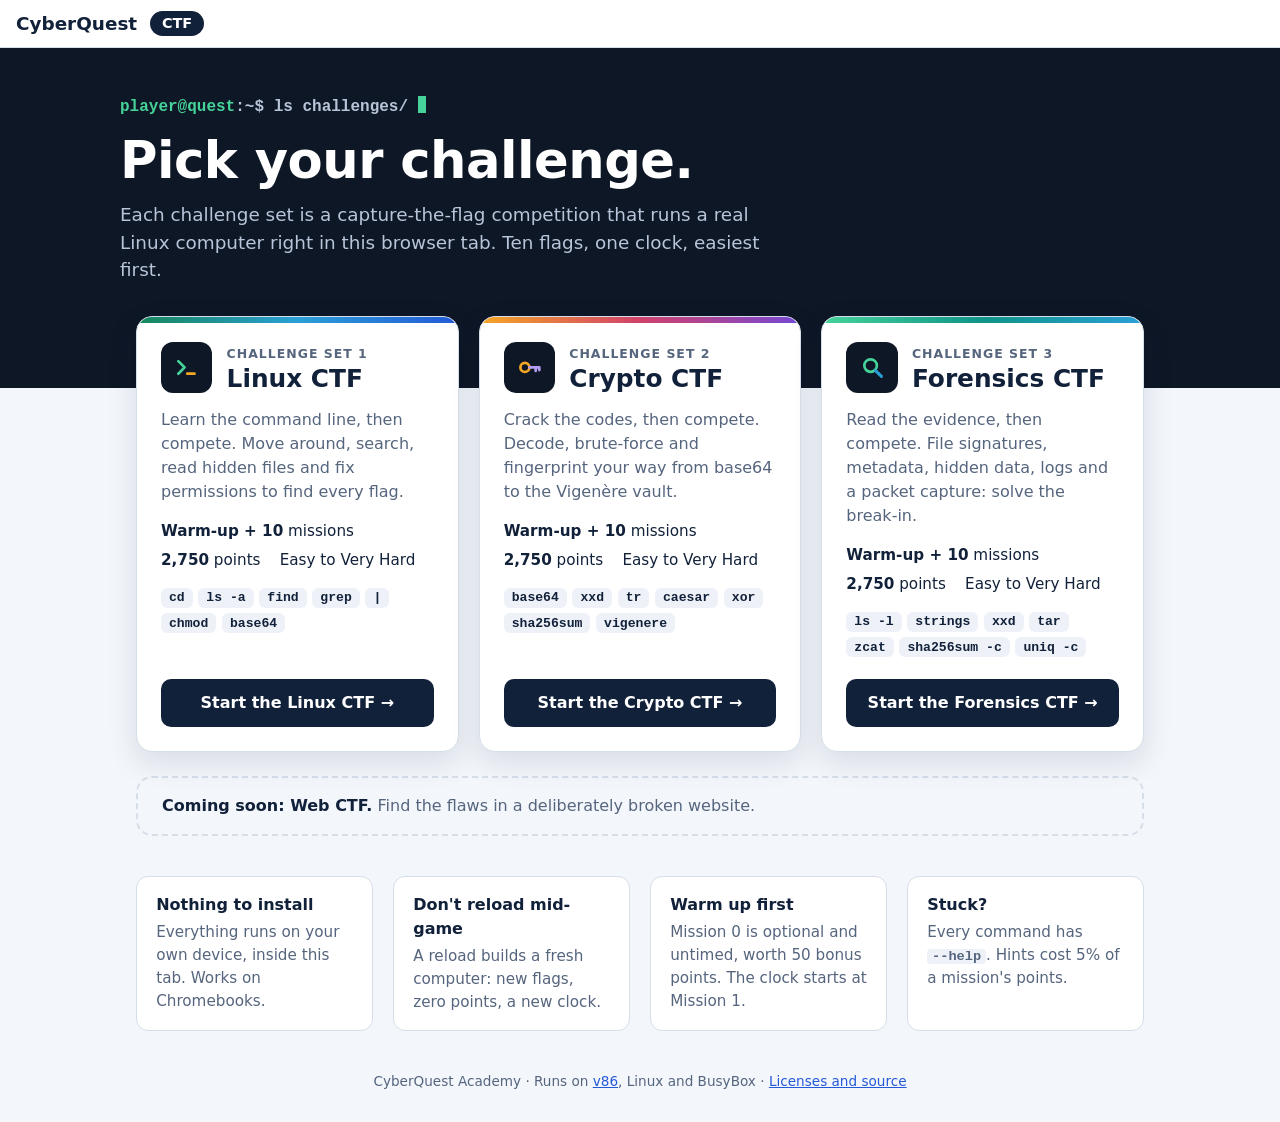
==== commit 4d855855: "forensic" ====
--- a/public/index.html
+++ b/public/index.html
@@ -28,13 +28,14 @@
     h1 { font-size: clamp(2rem, 5vw, 3.2rem); line-height: 1.1; margin: 0 0 0.8rem; letter-spacing: -0.01em; }
     .lede { font-size: 1.15rem; color: #b8c4d9; max-width: 40rem; margin: 0; }
 
-    .games { display: grid; grid-template-columns: repeat(auto-fit, minmax(300px, 1fr)); gap: 1.25rem; margin-top: -4.5rem; padding: 0 1rem; }
+    .games { display: grid; grid-template-columns: repeat(auto-fit, minmax(290px, 1fr)); gap: 1.25rem; margin-top: -4.5rem; padding: 0 1rem; }
     .game { position: relative; display: flex; flex-direction: column; background: var(--surface); border: 1px solid var(--line); border-radius: 16px; padding: 1.5rem; text-decoration: none; box-shadow: 0 10px 30px rgba(18, 33, 58, 0.12); transition: transform 0.15s, box-shadow 0.15s; overflow: hidden; }
     .game::before { content: ""; position: absolute; inset: 0 0 auto 0; height: 6px; background: var(--accent); }
     .game:hover, .game:focus-visible { transform: translateY(-3px); box-shadow: 0 16px 40px rgba(18, 33, 58, 0.18); }
     .game:focus-visible { outline: 3px solid var(--accent-solid); outline-offset: 3px; }
     .linux { --accent: linear-gradient(90deg, #17875a, #2a9fd6, #2459d8); --accent-solid: #17875a; }
     .crypto { --accent: linear-gradient(90deg, #f5a623, #d1416b, #7448d4); --accent-solid: #7448d4; }
+    .forensics { --accent: linear-gradient(90deg, #46d39a, #0f9488, #2a9fd6); --accent-solid: #0f9488; }
     .g-head { display: flex; align-items: center; gap: 0.9rem; margin-bottom: 0.9rem; }
     .g-ico { flex: none; width: 3.2rem; height: 3.2rem; border-radius: 12px; display: grid; place-items: center; background: var(--terminal); }
     .g-ico svg { width: 1.8rem; height: 1.8rem; }
@@ -56,7 +57,7 @@
     .how div { background: var(--surface); border: 1px solid var(--line); border-radius: 12px; padding: 1rem 1.2rem; }
     .how h3 { margin: 0 0 0.25rem; font-size: 1rem; }
     .how p { margin: 0; color: var(--muted); font-size: 0.95rem; }
-    .how code { font: 600 0.9em var(--mono); background: #eef2f8; padding: 0 0.3rem; border-radius: 4px; }
+    .how code { white-space: nowrap; font: 600 0.9em var(--mono); background: #eef2f8; padding: 0 0.3rem; border-radius: 4px; }
     footer { text-align: center; color: var(--muted); font-size: 0.85rem; padding: 0 1rem 2rem; }
     footer a { color: #2459d8; }
     @media (prefers-reduced-motion: reduce) { .cursor { animation: none; } .game { transition: none; } }
@@ -98,10 +99,19 @@
         <ul class="chips" aria-label="Skills"><li>base64</li><li>xxd</li><li>tr</li><li>caesar</li><li>xor</li><li>sha256sum</li><li>vigenere</li></ul>
         <span class="go">Start the Crypto CTF &rarr;</span>
       </a>
+      <a class="game forensics" href="forensics/">
+        <div class="g-head">
+          <span class="g-ico"><svg viewBox="0 0 32 32" aria-hidden="true"><circle cx="14" cy="14" r="7" fill="none" stroke="#46d39a" stroke-width="3"/><path d="M19.5 19.5L26 26" stroke="#2a9fd6" stroke-width="3.4" stroke-linecap="round"/></svg></span>
+          <div><span class="g-kicker">Challenge set 3</span><h2>Forensics CTF</h2></div>
+        </div>
+        <p>Read the evidence, then compete. File signatures, metadata, hidden data, logs and a packet capture: solve the break-in.</p>
+        <ul class="facts"><li><b>Warm-up + 10</b> missions</li><li><b>2,750</b> points</li><li>Easy to Very Hard</li></ul>
+        <ul class="chips" aria-label="Skills"><li>ls -l</li><li>strings</li><li>xxd</li><li>tar</li><li>zcat</li><li>sha256sum -c</li><li>uniq -c</li></ul>
+        <span class="go">Start the Forensics CTF &rarr;</span>
+      </a>
     </div>
 
     <div class="soon">
-      <div><b>Coming soon: Forensics CTF.</b> Investigate a break-in from logs, files and archives.</div>
       <div><b>Coming soon: Web CTF.</b> Find the flaws in a deliberately broken website.</div>
     </div>
 
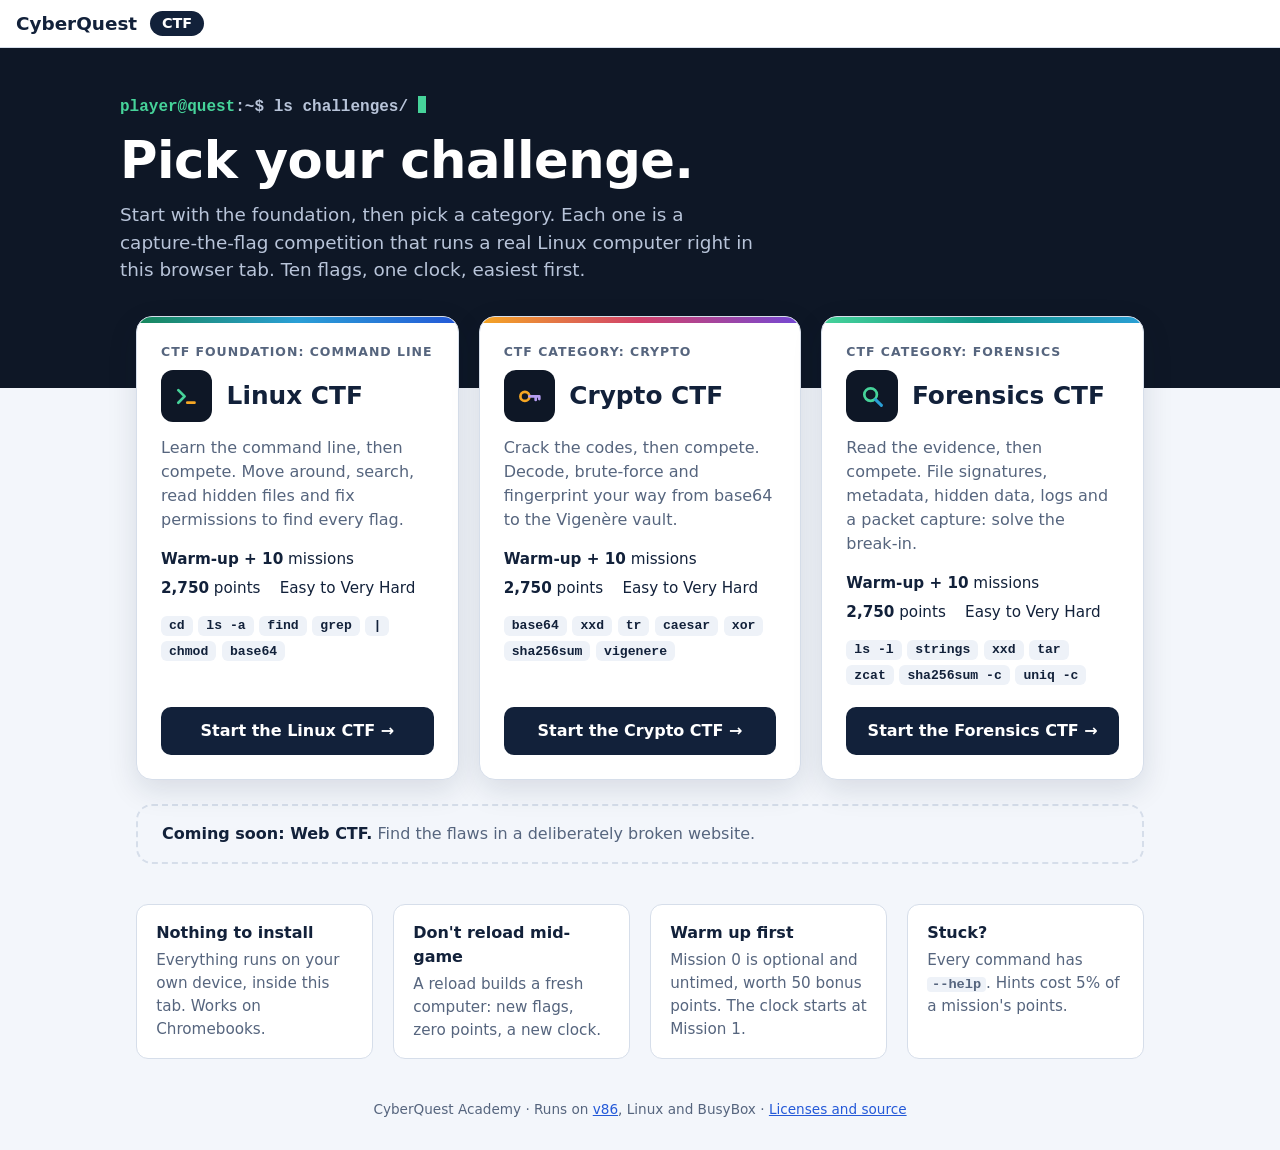
==== commit ea163249: "updated title" ====
--- a/public/index.html
+++ b/public/index.html
@@ -39,7 +39,7 @@
     .g-head { display: flex; align-items: center; gap: 0.9rem; margin-bottom: 0.9rem; }
     .g-ico { flex: none; width: 3.2rem; height: 3.2rem; border-radius: 12px; display: grid; place-items: center; background: var(--terminal); }
     .g-ico svg { width: 1.8rem; height: 1.8rem; }
-    .g-kicker { font: 700 0.78rem var(--sans); letter-spacing: 0.08em; text-transform: uppercase; color: var(--muted); }
+    .g-kicker { display: block; margin: 0.2rem 0 0.7rem; font: 700 0.78rem var(--sans); letter-spacing: 0.08em; text-transform: uppercase; color: var(--muted); }
     .game h2 { margin: 0; font-size: 1.55rem; line-height: 1.15; }
     .game p { margin: 0 0 1rem; color: var(--muted); }
     .facts { display: flex; flex-wrap: wrap; gap: 0.4rem 1.2rem; margin: 0 0 1rem; padding: 0; list-style: none; font-size: 0.95rem; }
@@ -73,16 +73,17 @@
     <div class="wrap">
       <p class="prompt"><b>player@quest</b>:~$ ls challenges/ <span class="cursor" aria-hidden="true"></span></p>
       <h1>Pick your challenge.</h1>
-      <p class="lede">Each challenge set is a capture-the-flag competition that runs a real Linux computer right in this browser tab. Ten flags, one clock, easiest first.</p>
+      <p class="lede">Start with the foundation, then pick a category. Each one is a capture-the-flag competition that runs a real Linux computer right in this browser tab. Ten flags, one clock, easiest first.</p>
     </div>
   </section>
 
   <main>
     <div class="games wrap">
       <a class="game linux" href="linux/">
+        <span class="g-kicker">CTF Foundation: Command line</span>
         <div class="g-head">
           <span class="g-ico"><svg viewBox="0 0 32 32" aria-hidden="true"><path d="M7 9l7 7-7 7" fill="none" stroke="#46d39a" stroke-width="3" stroke-linecap="round" stroke-linejoin="round"/><path d="M17 23h8" stroke="#f5a623" stroke-width="3" stroke-linecap="round"/></svg></span>
-          <div><span class="g-kicker">Challenge set 1</span><h2>Linux CTF</h2></div>
+          <h2>Linux CTF</h2>
         </div>
         <p>Learn the command line, then compete. Move around, search, read hidden files and fix permissions to find every flag.</p>
         <ul class="facts"><li><b>Warm-up + 10</b> missions</li><li><b>2,750</b> points</li><li>Easy to Very Hard</li></ul>
@@ -90,9 +91,10 @@
         <span class="go">Start the Linux CTF &rarr;</span>
       </a>
       <a class="game crypto" href="crypto/">
+        <span class="g-kicker">CTF Category: Crypto</span>
         <div class="g-head">
           <span class="g-ico"><svg viewBox="0 0 32 32" aria-hidden="true"><circle cx="11" cy="16" r="5" fill="none" stroke="#f5a623" stroke-width="3"/><path d="M16 16h11M23 16v4M27 16v3" fill="none" stroke="#b49cf0" stroke-width="3" stroke-linecap="round"/></svg></span>
-          <div><span class="g-kicker">Challenge set 2</span><h2>Crypto CTF</h2></div>
+          <h2>Crypto CTF</h2>
         </div>
         <p>Crack the codes, then compete. Decode, brute-force and fingerprint your way from base64 to the Vigen&egrave;re vault.</p>
         <ul class="facts"><li><b>Warm-up + 10</b> missions</li><li><b>2,750</b> points</li><li>Easy to Very Hard</li></ul>
@@ -100,9 +102,10 @@
         <span class="go">Start the Crypto CTF &rarr;</span>
       </a>
       <a class="game forensics" href="forensics/">
+        <span class="g-kicker">CTF Category: Forensics</span>
         <div class="g-head">
           <span class="g-ico"><svg viewBox="0 0 32 32" aria-hidden="true"><circle cx="14" cy="14" r="7" fill="none" stroke="#46d39a" stroke-width="3"/><path d="M19.5 19.5L26 26" stroke="#2a9fd6" stroke-width="3.4" stroke-linecap="round"/></svg></span>
-          <div><span class="g-kicker">Challenge set 3</span><h2>Forensics CTF</h2></div>
+          <h2>Forensics CTF</h2>
         </div>
         <p>Read the evidence, then compete. File signatures, metadata, hidden data, logs and a packet capture: solve the break-in.</p>
         <ul class="facts"><li><b>Warm-up + 10</b> missions</li><li><b>2,750</b> points</li><li>Easy to Very Hard</li></ul>
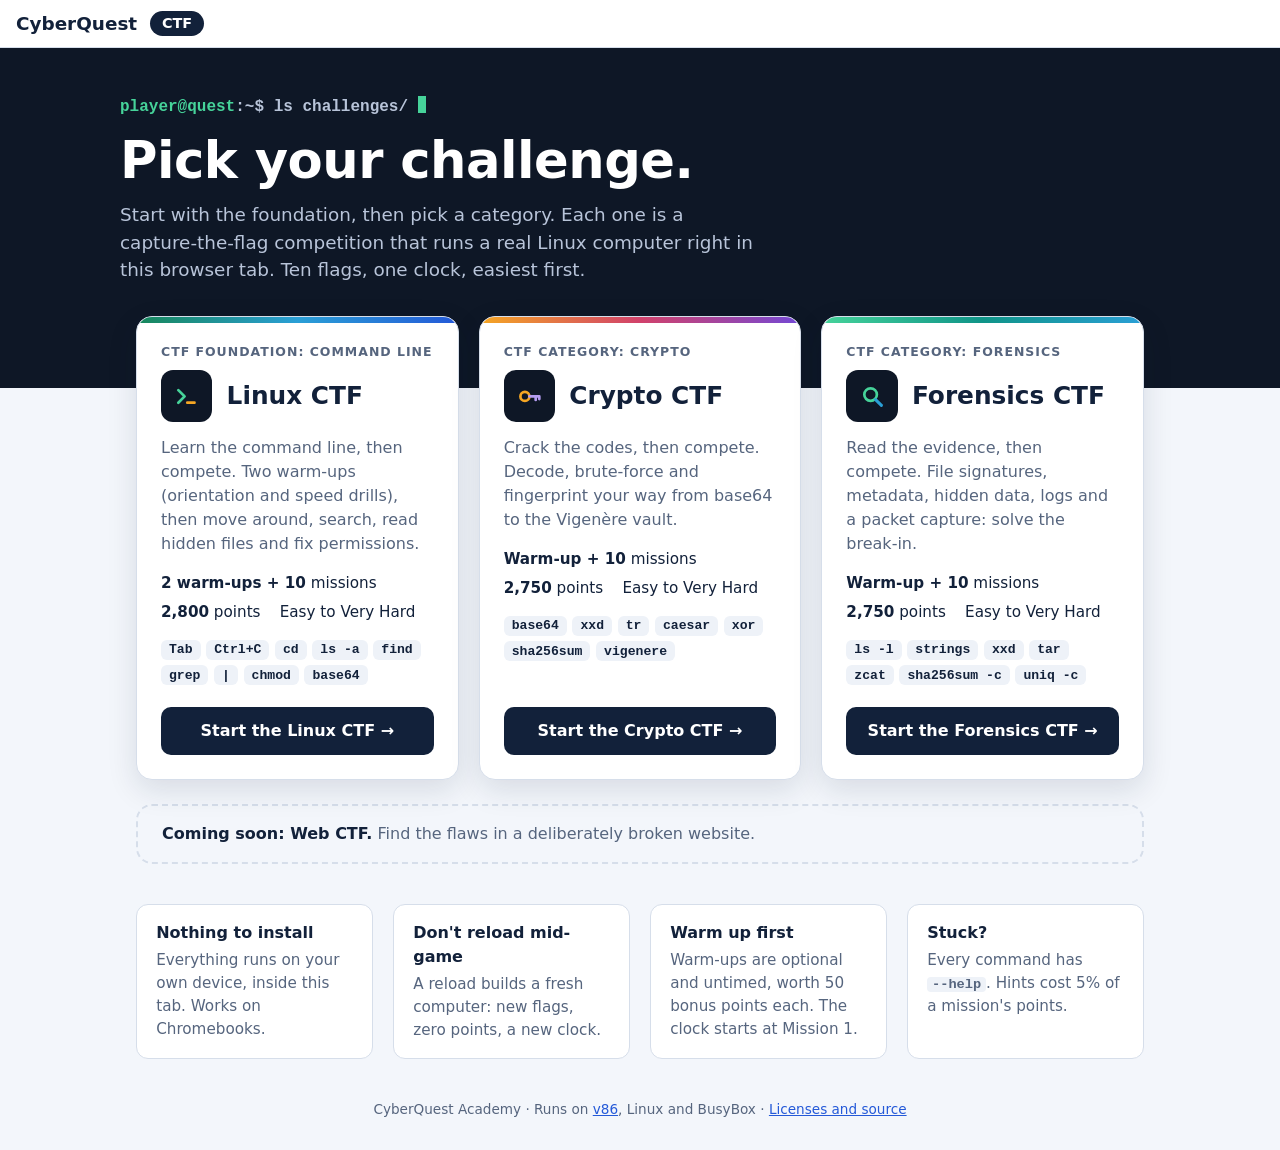
==== commit dcec7fff: "included the basics" ====
--- a/public/index.html
+++ b/public/index.html
@@ -85,9 +85,9 @@
           <span class="g-ico"><svg viewBox="0 0 32 32" aria-hidden="true"><path d="M7 9l7 7-7 7" fill="none" stroke="#46d39a" stroke-width="3" stroke-linecap="round" stroke-linejoin="round"/><path d="M17 23h8" stroke="#f5a623" stroke-width="3" stroke-linecap="round"/></svg></span>
           <h2>Linux CTF</h2>
         </div>
-        <p>Learn the command line, then compete. Move around, search, read hidden files and fix permissions to find every flag.</p>
-        <ul class="facts"><li><b>Warm-up + 10</b> missions</li><li><b>2,750</b> points</li><li>Easy to Very Hard</li></ul>
-        <ul class="chips" aria-label="Skills"><li>cd</li><li>ls -a</li><li>find</li><li>grep</li><li>|</li><li>chmod</li><li>base64</li></ul>
+        <p>Learn the command line, then compete. Two warm-ups (orientation and speed drills), then move around, search, read hidden files and fix permissions.</p>
+        <ul class="facts"><li><b>2 warm-ups + 10</b> missions</li><li><b>2,800</b> points</li><li>Easy to Very Hard</li></ul>
+        <ul class="chips" aria-label="Skills"><li>Tab</li><li>Ctrl+C</li><li>cd</li><li>ls -a</li><li>find</li><li>grep</li><li>|</li><li>chmod</li><li>base64</li></ul>
         <span class="go">Start the Linux CTF &rarr;</span>
       </a>
       <a class="game crypto" href="crypto/">
@@ -121,7 +121,7 @@
     <div class="how">
       <div><h3>Nothing to install</h3><p>Everything runs on your own device, inside this tab. Works on Chromebooks.</p></div>
       <div><h3>Don't reload mid-game</h3><p>A reload builds a fresh computer: new flags, zero points, a new clock.</p></div>
-      <div><h3>Warm up first</h3><p>Mission 0 is optional and untimed, worth 50 bonus points. The clock starts at Mission 1.</p></div>
+      <div><h3>Warm up first</h3><p>Warm-ups are optional and untimed, worth 50 bonus points each. The clock starts at Mission 1.</p></div>
       <div><h3>Stuck?</h3><p>Every command has <code>--help</code>. Hints cost 5% of a mission's points.</p></div>
     </div>
   </main>
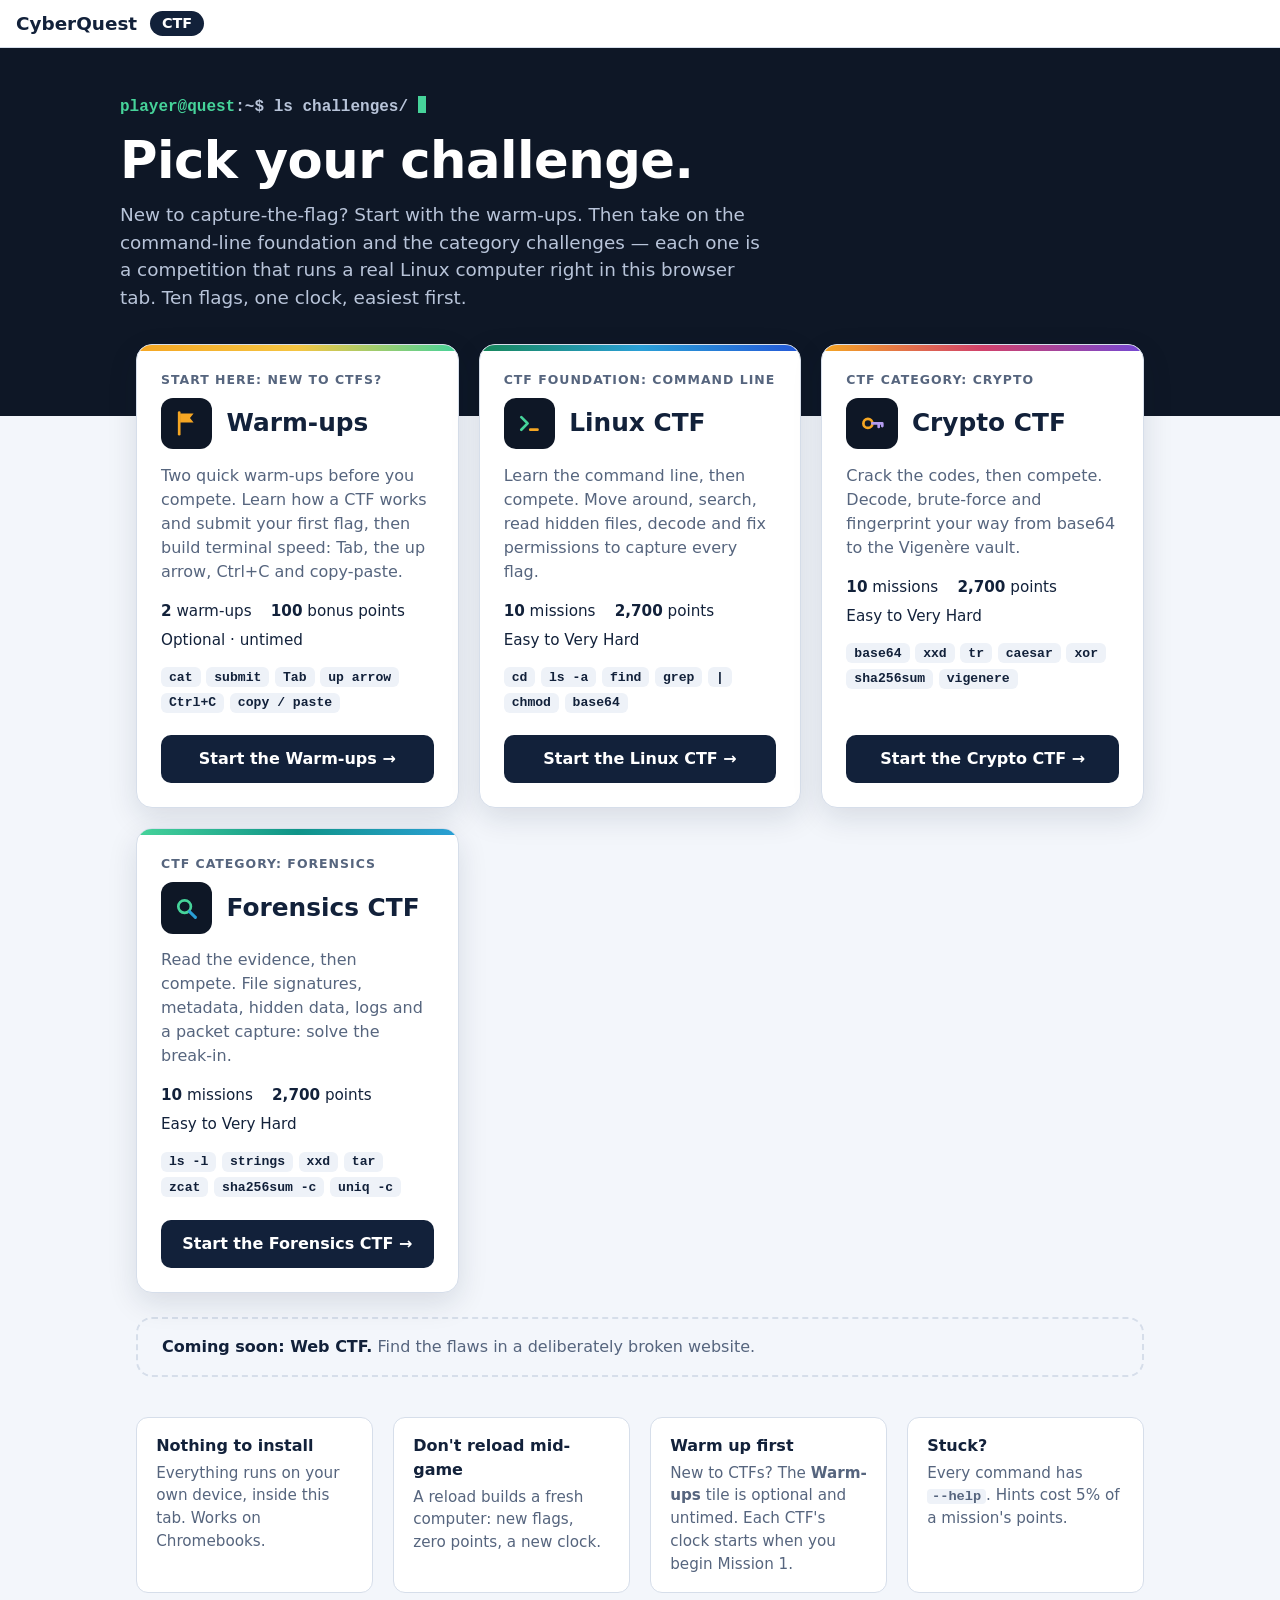
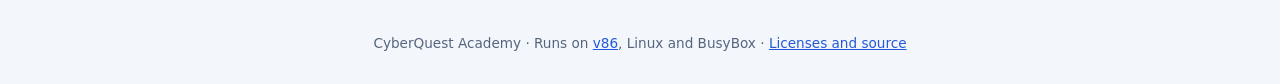
==== commit 8e3601d2: "Added agent guidance" ====
--- a/public/index.html
+++ b/public/index.html
@@ -33,6 +33,7 @@
     .game::before { content: ""; position: absolute; inset: 0 0 auto 0; height: 6px; background: var(--accent); }
     .game:hover, .game:focus-visible { transform: translateY(-3px); box-shadow: 0 16px 40px rgba(18, 33, 58, 0.18); }
     .game:focus-visible { outline: 3px solid var(--accent-solid); outline-offset: 3px; }
+    .warmup { --accent: linear-gradient(90deg, #f5a623, #f5c542, #46d39a); --accent-solid: #f5a623; }
     .linux { --accent: linear-gradient(90deg, #17875a, #2a9fd6, #2459d8); --accent-solid: #17875a; }
     .crypto { --accent: linear-gradient(90deg, #f5a623, #d1416b, #7448d4); --accent-solid: #7448d4; }
     .forensics { --accent: linear-gradient(90deg, #46d39a, #0f9488, #2a9fd6); --accent-solid: #0f9488; }
@@ -73,21 +74,32 @@
     <div class="wrap">
       <p class="prompt"><b>player@quest</b>:~$ ls challenges/ <span class="cursor" aria-hidden="true"></span></p>
       <h1>Pick your challenge.</h1>
-      <p class="lede">Start with the foundation, then pick a category. Each one is a capture-the-flag competition that runs a real Linux computer right in this browser tab. Ten flags, one clock, easiest first.</p>
+      <p class="lede">New to capture-the-flag? Start with the warm-ups. Then take on the command-line foundation and the category challenges &mdash; each one is a competition that runs a real Linux computer right in this browser tab. Ten flags, one clock, easiest first.</p>
     </div>
   </section>
 
   <main>
     <div class="games wrap">
+      <a class="game warmup" href="warmup/">
+        <span class="g-kicker">Start here: New to CTFs?</span>
+        <div class="g-head">
+          <span class="g-ico"><svg viewBox="0 0 32 32" aria-hidden="true"><path d="M8 4v24" stroke="#f5a623" stroke-width="3" stroke-linecap="round"/><path d="M9 5h15l-4 5 4 5H9z" fill="#f5a623"/></svg></span>
+          <h2>Warm-ups</h2>
+        </div>
+        <p>Two quick warm-ups before you compete. Learn how a CTF works and submit your first flag, then build terminal speed: Tab, the up arrow, Ctrl+C and copy-paste.</p>
+        <ul class="facts"><li><b>2</b> warm-ups</li><li><b>100</b> bonus points</li><li>Optional &middot; untimed</li></ul>
+        <ul class="chips" aria-label="Skills"><li>cat</li><li>submit</li><li>Tab</li><li>up arrow</li><li>Ctrl+C</li><li>copy / paste</li></ul>
+        <span class="go">Start the Warm-ups &rarr;</span>
+      </a>
       <a class="game linux" href="linux/">
         <span class="g-kicker">CTF Foundation: Command line</span>
         <div class="g-head">
           <span class="g-ico"><svg viewBox="0 0 32 32" aria-hidden="true"><path d="M7 9l7 7-7 7" fill="none" stroke="#46d39a" stroke-width="3" stroke-linecap="round" stroke-linejoin="round"/><path d="M17 23h8" stroke="#f5a623" stroke-width="3" stroke-linecap="round"/></svg></span>
           <h2>Linux CTF</h2>
         </div>
-        <p>Learn the command line, then compete. Two warm-ups (orientation and speed drills), then move around, search, read hidden files and fix permissions.</p>
-        <ul class="facts"><li><b>2 warm-ups + 10</b> missions</li><li><b>2,800</b> points</li><li>Easy to Very Hard</li></ul>
-        <ul class="chips" aria-label="Skills"><li>Tab</li><li>Ctrl+C</li><li>cd</li><li>ls -a</li><li>find</li><li>grep</li><li>|</li><li>chmod</li><li>base64</li></ul>
+        <p>Learn the command line, then compete. Move around, search, read hidden files, decode and fix permissions to capture every flag.</p>
+        <ul class="facts"><li><b>10</b> missions</li><li><b>2,700</b> points</li><li>Easy to Very Hard</li></ul>
+        <ul class="chips" aria-label="Skills"><li>cd</li><li>ls -a</li><li>find</li><li>grep</li><li>|</li><li>chmod</li><li>base64</li></ul>
         <span class="go">Start the Linux CTF &rarr;</span>
       </a>
       <a class="game crypto" href="crypto/">
@@ -97,7 +109,7 @@
           <h2>Crypto CTF</h2>
         </div>
         <p>Crack the codes, then compete. Decode, brute-force and fingerprint your way from base64 to the Vigen&egrave;re vault.</p>
-        <ul class="facts"><li><b>Warm-up + 10</b> missions</li><li><b>2,750</b> points</li><li>Easy to Very Hard</li></ul>
+        <ul class="facts"><li><b>10</b> missions</li><li><b>2,700</b> points</li><li>Easy to Very Hard</li></ul>
         <ul class="chips" aria-label="Skills"><li>base64</li><li>xxd</li><li>tr</li><li>caesar</li><li>xor</li><li>sha256sum</li><li>vigenere</li></ul>
         <span class="go">Start the Crypto CTF &rarr;</span>
       </a>
@@ -108,7 +120,7 @@
           <h2>Forensics CTF</h2>
         </div>
         <p>Read the evidence, then compete. File signatures, metadata, hidden data, logs and a packet capture: solve the break-in.</p>
-        <ul class="facts"><li><b>Warm-up + 10</b> missions</li><li><b>2,750</b> points</li><li>Easy to Very Hard</li></ul>
+        <ul class="facts"><li><b>10</b> missions</li><li><b>2,700</b> points</li><li>Easy to Very Hard</li></ul>
         <ul class="chips" aria-label="Skills"><li>ls -l</li><li>strings</li><li>xxd</li><li>tar</li><li>zcat</li><li>sha256sum -c</li><li>uniq -c</li></ul>
         <span class="go">Start the Forensics CTF &rarr;</span>
       </a>
@@ -121,7 +133,7 @@
     <div class="how">
       <div><h3>Nothing to install</h3><p>Everything runs on your own device, inside this tab. Works on Chromebooks.</p></div>
       <div><h3>Don't reload mid-game</h3><p>A reload builds a fresh computer: new flags, zero points, a new clock.</p></div>
-      <div><h3>Warm up first</h3><p>Warm-ups are optional and untimed, worth 50 bonus points each. The clock starts at Mission 1.</p></div>
+      <div><h3>Warm up first</h3><p>New to CTFs? The <b>Warm-ups</b> tile is optional and untimed. Each CTF's clock starts when you begin Mission 1.</p></div>
       <div><h3>Stuck?</h3><p>Every command has <code>--help</code>. Hints cost 5% of a mission's points.</p></div>
     </div>
   </main>
